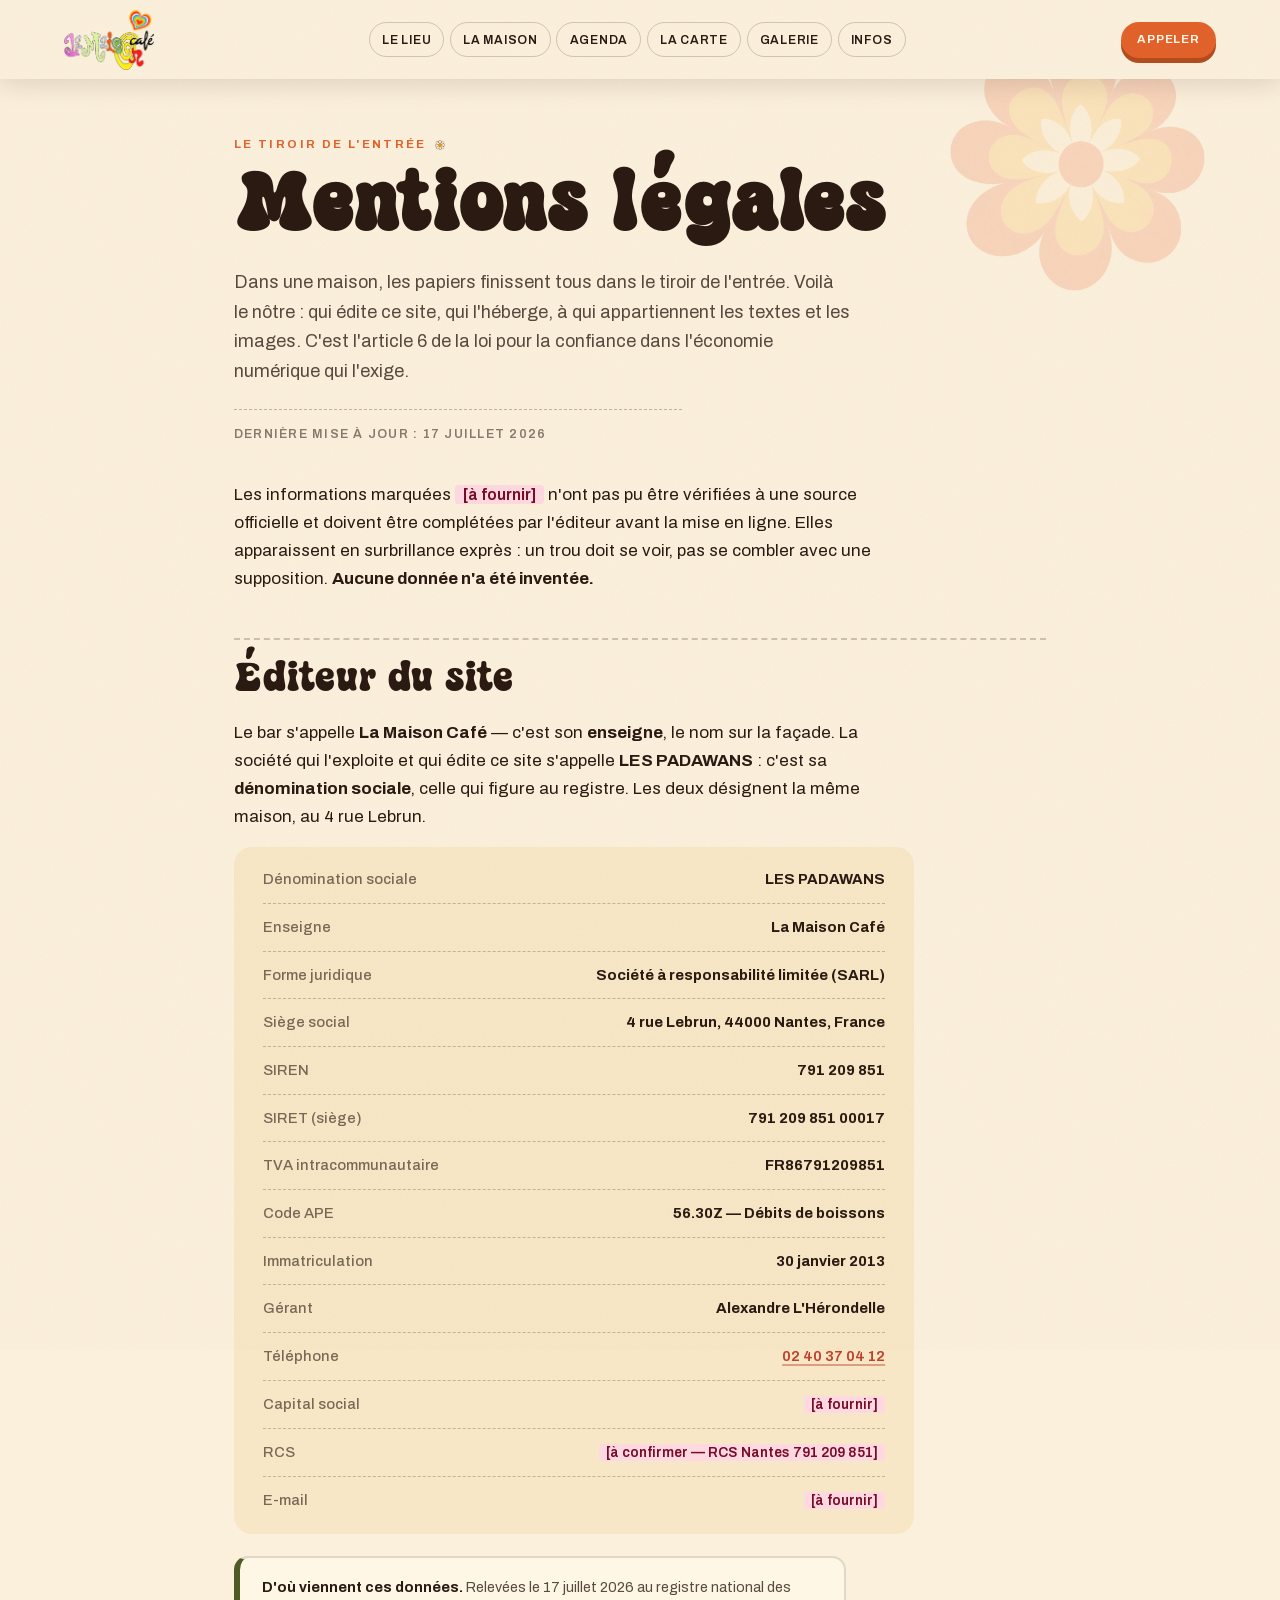
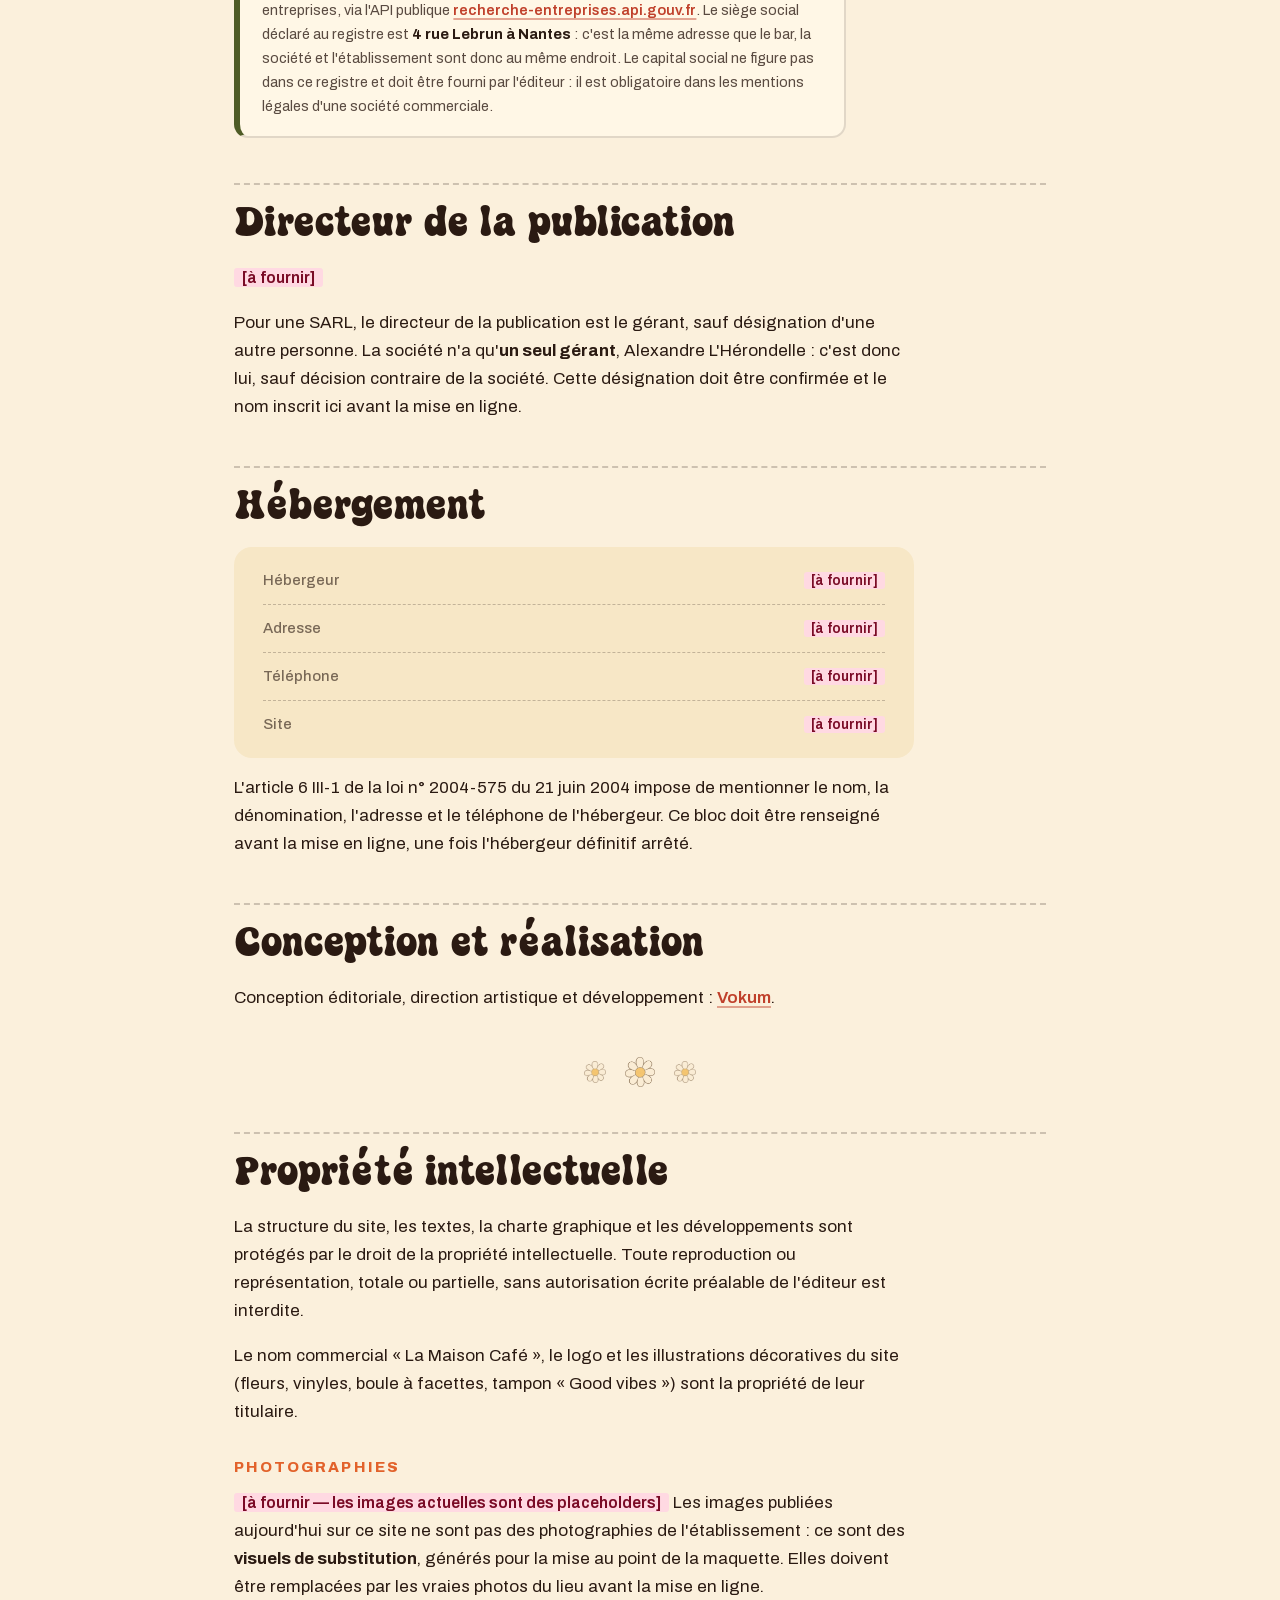
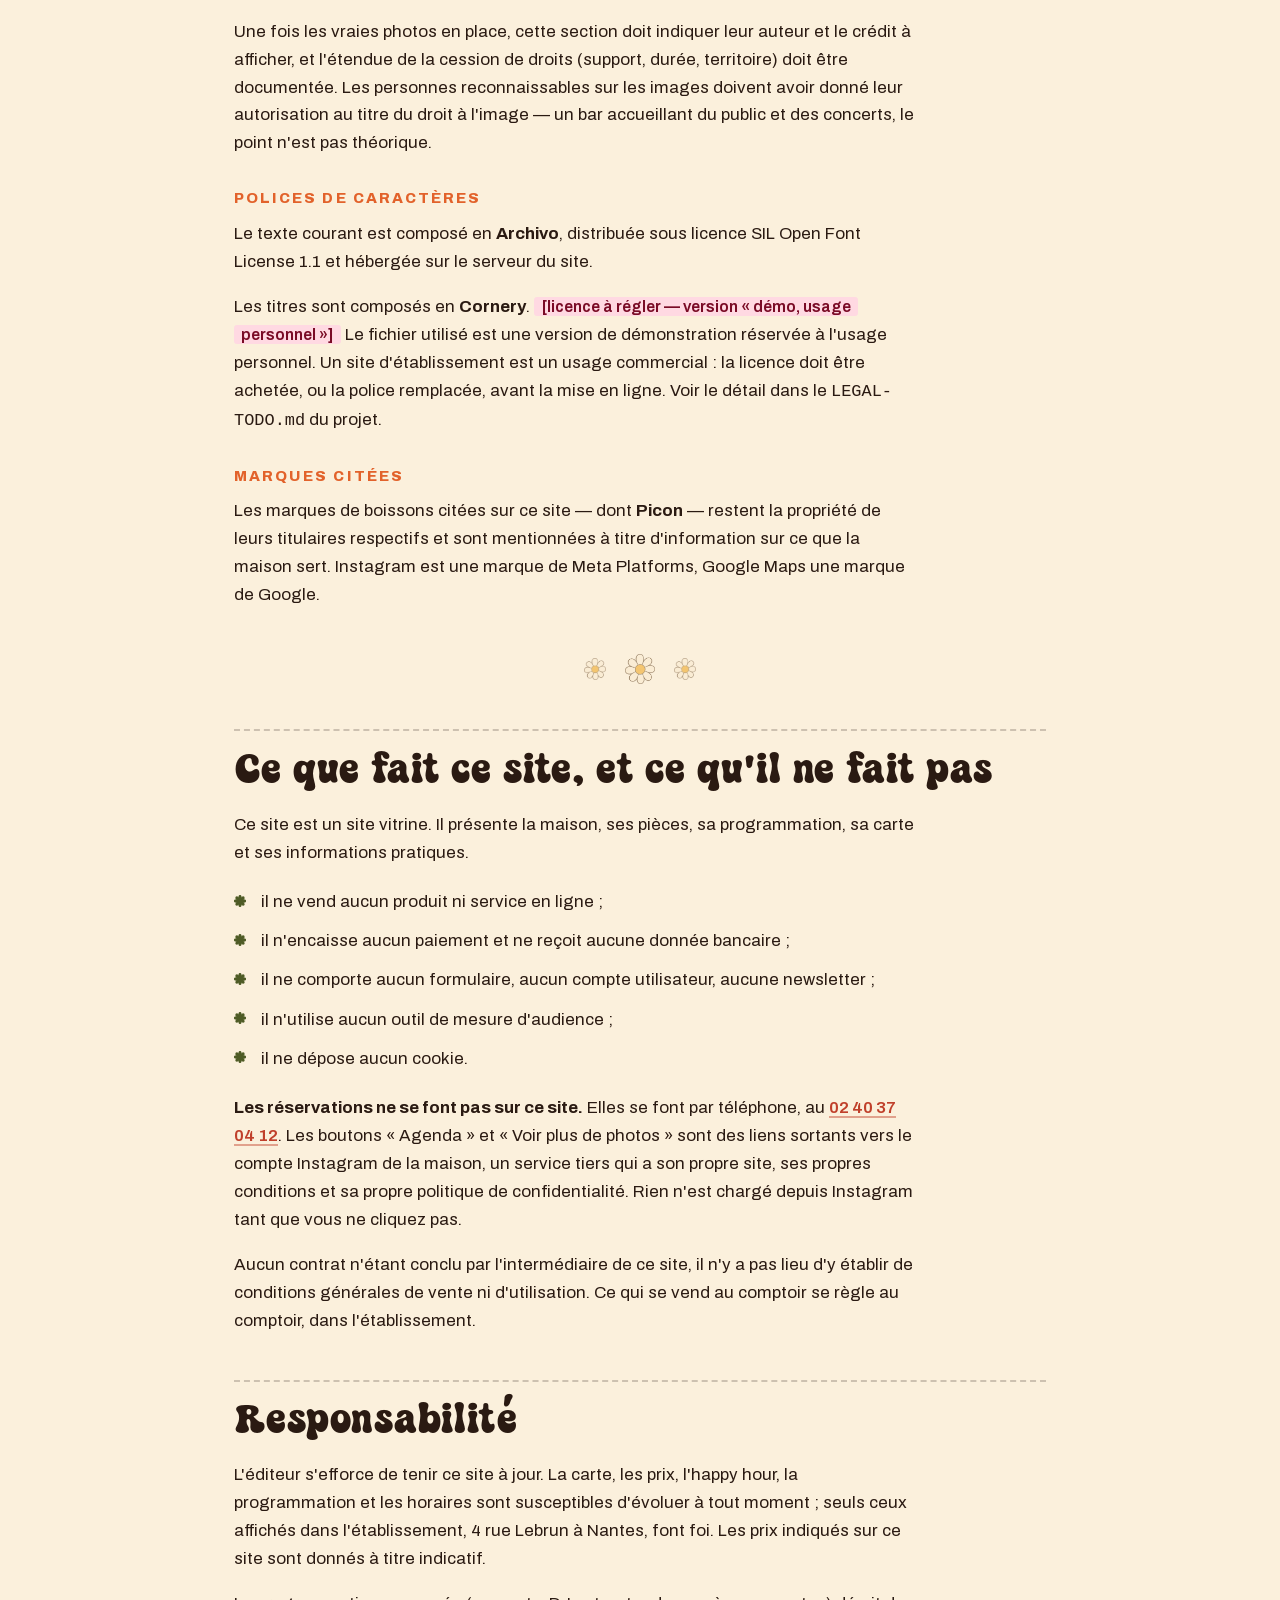
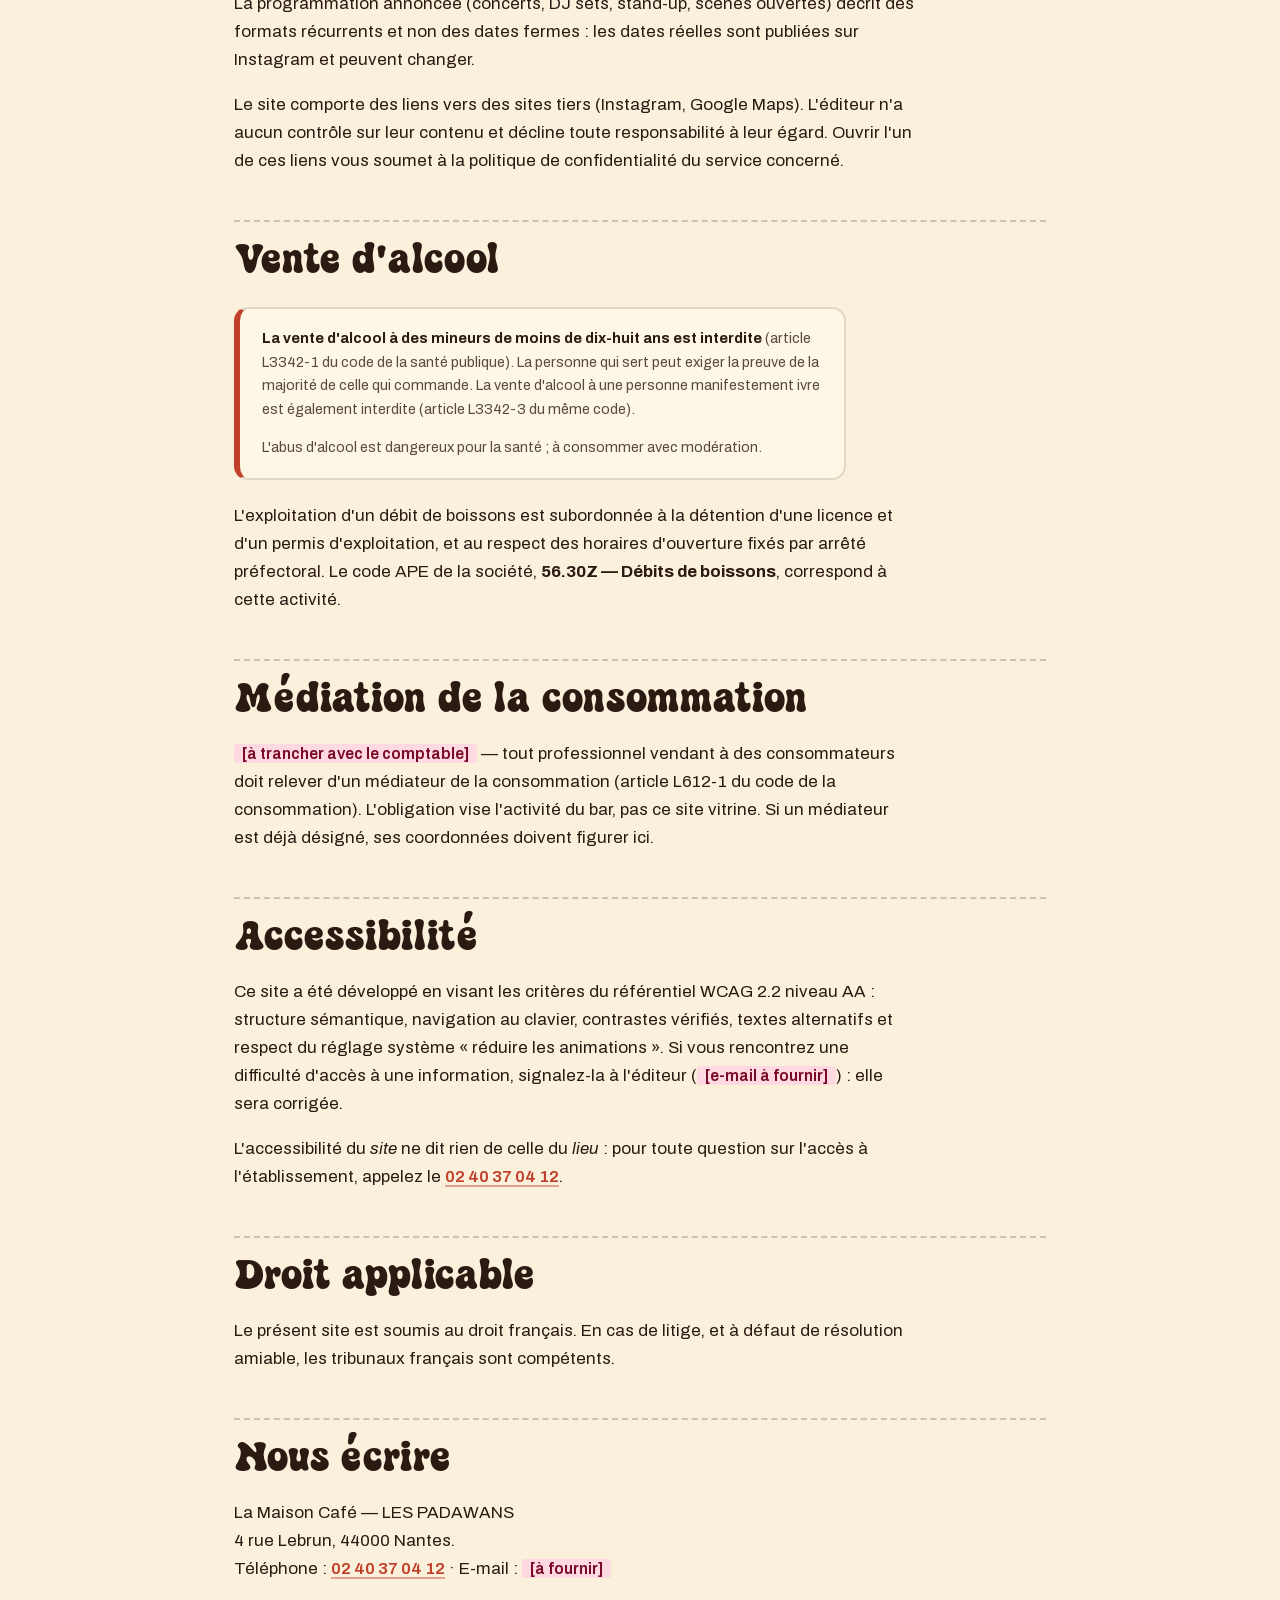
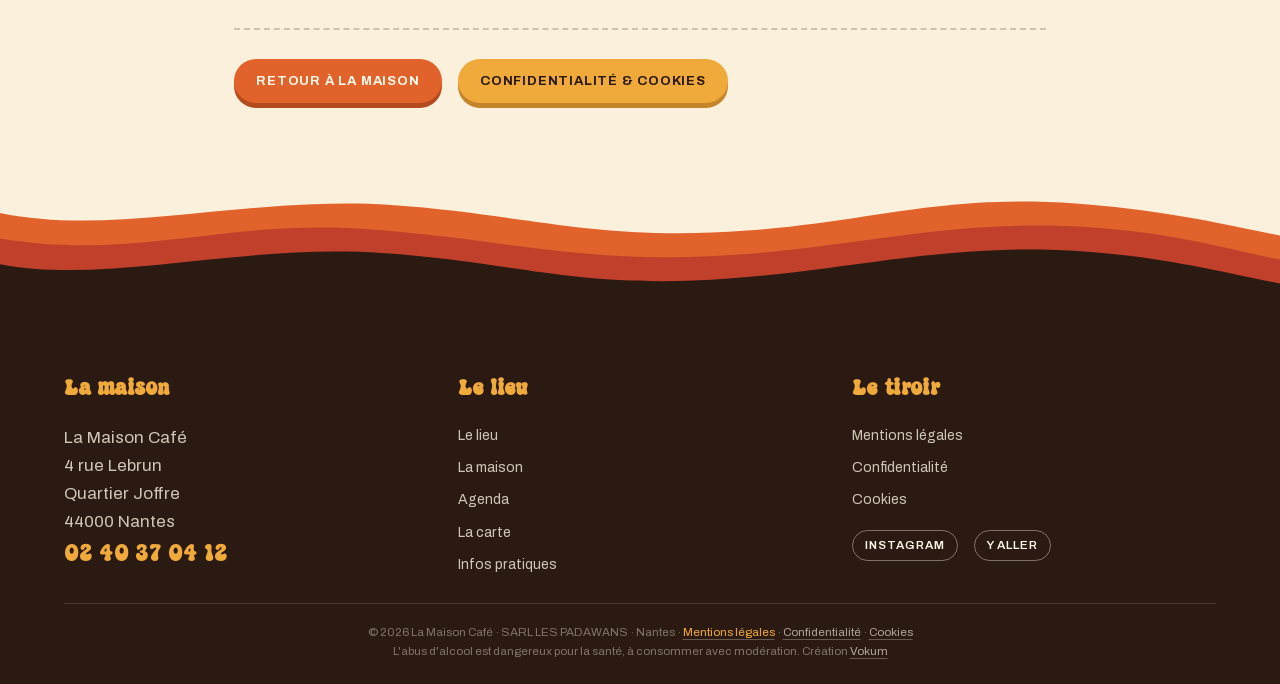
==== mentions-legales.html @ e95da17b "Pages légales : mentions légales, confidentialité et cookies Ajoute les deux pages obligatoires (art" ====
<!DOCTYPE html>
<html lang="fr">
<head>
  <meta charset="UTF-8" />
  <meta name="viewport" content="width=device-width, initial-scale=1.0" />
  <title>Mentions légales — La Maison Café, bar à Nantes</title>
  <meta name="description" content="Mentions légales du site de La Maison Café, bar au 4 rue Lebrun à Nantes. Enseigne exploitée par la SARL LES PADAWANS." />
  <meta name="robots" content="index, follow" />
  <meta property="og:type" content="website" />
  <meta property="og:title" content="Mentions légales — La Maison Café" />
  <meta property="og:locale" content="fr_FR" />
  <meta name="theme-color" content="#E2622B" />
  <link rel="preload" href="assets/fonts/archivo-normal-latin.woff2" as="font" type="font/woff2" crossorigin />
  <link rel="stylesheet" href="styles.css?v=19" />
</head>
<body>

<div class="grain" aria-hidden="true"></div>

<!-- ══════════ NAV ══════════ -->
<header class="nav nav--legale" id="nav">
  <a class="nav__logo" href="index.html" aria-label="La Maison Café — accueil">
    <img src="assets/img/deco/logo.png" alt="La Maison Café" />
  </a>
  <nav class="nav__liens" id="navLiens">
    <a href="index.html#pieces">Le lieu</a>
    <a href="index.html#histoire">La maison</a>
    <a href="index.html#agenda">Agenda</a>
    <a href="index.html#carte">La carte</a>
    <a href="index.html#galerie">Galerie</a>
    <a href="index.html#infos">Infos</a>
  </nav>
  <a class="btn btn--orange nav__cta" href="tel:0240370412">Appeler</a>
  <button class="nav__burger" id="burger" aria-label="Menu" aria-expanded="false">
    <span></span><span></span><span></span>
  </button>
</header>

<main>

  <section class="legal-head">
    <img class="legal-fleur" src="assets/img/deco/fleur.png" alt="" aria-hidden="true" />
    <p class="oeil">
      Le tiroir de l'entrée
      <img class="fleurette fleurette--p" src="assets/img/deco/marguerite.png" alt="" aria-hidden="true" />
    </p>
    <h1 class="legal-titre">Mentions légales</h1>
    <p class="legal-lede">
      Dans une maison, les papiers finissent tous dans le tiroir de l'entrée.
      Voilà le nôtre : qui édite ce site, qui l'héberge, à qui appartiennent
      les textes et les images. C'est l'article 6 de la loi pour la confiance
      dans l'économie numérique qui l'exige.
    </p>
    <p class="legal-maj">Dernière mise à jour : 17 juillet 2026</p>
  </section>

  <section class="legal">

    <p>
      Les informations marquées <span class="manque">[à fournir]</span> n'ont pas pu être
      vérifiées à une source officielle et doivent être complétées par l'éditeur avant la
      mise en ligne. Elles apparaissent en surbrillance exprès : un trou doit se voir, pas
      se combler avec une supposition. <strong>Aucune donnée n'a été inventée.</strong>
    </p>

    <h2>Éditeur du site</h2>
    <p>
      Le bar s'appelle <strong>La Maison Café</strong> — c'est son <strong>enseigne</strong>,
      le nom sur la façade. La société qui l'exploite et qui édite ce site s'appelle
      <strong>LES PADAWANS</strong> : c'est sa <strong>dénomination sociale</strong>, celle
      qui figure au registre. Les deux désignent la même maison, au 4 rue Lebrun.
    </p>
    <ul class="legal-id">
      <li><span class="k">Dénomination sociale</span><span class="v">LES PADAWANS</span></li>
      <li><span class="k">Enseigne</span><span class="v">La Maison Café</span></li>
      <li><span class="k">Forme juridique</span><span class="v">Société à responsabilité limitée (SARL)</span></li>
      <li><span class="k">Siège social</span><span class="v">4 rue Lebrun, 44000 Nantes, France</span></li>
      <li><span class="k">SIREN</span><span class="v">791 209 851</span></li>
      <li><span class="k">SIRET (siège)</span><span class="v">791 209 851 00017</span></li>
      <li><span class="k">TVA intracommunautaire</span><span class="v">FR86791209851</span></li>
      <li><span class="k">Code APE</span><span class="v">56.30Z — Débits de boissons</span></li>
      <li><span class="k">Immatriculation</span><span class="v">30 janvier 2013</span></li>
      <li><span class="k">Gérant</span><span class="v">Alexandre L'Hérondelle</span></li>
      <li><span class="k">Téléphone</span><span class="v"><a href="tel:0240370412">02 40 37 04 12</a></span></li>
      <li><span class="k">Capital social</span><span class="v"><span class="manque">[à fournir]</span></span></li>
      <li><span class="k">RCS</span><span class="v"><span class="manque">[à confirmer — RCS Nantes 791 209 851]</span></span></li>
      <li><span class="k">E-mail</span><span class="v"><span class="manque">[à fournir]</span></span></li>
    </ul>

    <div class="legal-note">
      <strong>D'où viennent ces données.</strong> Relevées le 17 juillet 2026 au registre
      national des entreprises, via l'API publique
      <a href="https://recherche-entreprises.api.gouv.fr" target="_blank" rel="noopener noreferrer">recherche-entreprises.api.gouv.fr</a>.
      Le siège social déclaré au registre est <strong>4 rue Lebrun à Nantes</strong> : c'est
      la même adresse que le bar, la société et l'établissement sont donc au même endroit.
      Le capital social ne figure pas dans ce registre et doit être fourni par l'éditeur :
      il est obligatoire dans les mentions légales d'une société commerciale.
    </div>

    <h2>Directeur de la publication</h2>
    <p><span class="manque">[à fournir]</span></p>
    <p>
      Pour une SARL, le directeur de la publication est le gérant, sauf désignation d'une
      autre personne. La société n'a qu'<strong>un seul gérant</strong>, Alexandre
      L'Hérondelle : c'est donc lui, sauf décision contraire de la société. Cette
      désignation doit être confirmée et le nom inscrit ici avant la mise en ligne.
    </p>

    <h2>Hébergement</h2>
    <ul class="legal-id">
      <li><span class="k">Hébergeur</span><span class="v"><span class="manque">[à fournir]</span></span></li>
      <li><span class="k">Adresse</span><span class="v"><span class="manque">[à fournir]</span></span></li>
      <li><span class="k">Téléphone</span><span class="v"><span class="manque">[à fournir]</span></span></li>
      <li><span class="k">Site</span><span class="v"><span class="manque">[à fournir]</span></span></li>
    </ul>
    <p>
      L'article 6 III-1 de la loi n° 2004-575 du 21 juin 2004 impose de mentionner le nom,
      la dénomination, l'adresse et le téléphone de l'hébergeur. Ce bloc doit être renseigné
      avant la mise en ligne, une fois l'hébergeur définitif arrêté.
    </p>

    <h2>Conception et réalisation</h2>
    <p>
      Conception éditoriale, direction artistique et développement :
      <a href="https://vokumagency.com" target="_blank" rel="noopener noreferrer">Vokum</a>.
    </p>

    <div class="legal-sep" aria-hidden="true">
      <img src="assets/img/deco/marguerite.png" alt="" />
      <img src="assets/img/deco/marguerite.png" alt="" />
      <img src="assets/img/deco/marguerite.png" alt="" />
    </div>

    <h2>Propriété intellectuelle</h2>
    <p>
      La structure du site, les textes, la charte graphique et les développements sont
      protégés par le droit de la propriété intellectuelle. Toute reproduction ou
      représentation, totale ou partielle, sans autorisation écrite préalable de l'éditeur
      est interdite.
    </p>
    <p>
      Le nom commercial « La Maison Café », le logo et les illustrations décoratives du site
      (fleurs, vinyles, boule à facettes, tampon « Good vibes ») sont la propriété de leur
      titulaire.
    </p>

    <h3>Photographies</h3>
    <p>
      <span class="manque">[à fournir — les images actuelles sont des placeholders]</span>
      Les images publiées aujourd'hui sur ce site ne sont pas des photographies de
      l'établissement : ce sont des <strong>visuels de substitution</strong>, générés pour
      la mise au point de la maquette. Elles doivent être remplacées par les vraies photos
      du lieu avant la mise en ligne.
    </p>
    <p>
      Une fois les vraies photos en place, cette section doit indiquer leur auteur et le
      crédit à afficher, et l'étendue de la cession de droits (support, durée, territoire)
      doit être documentée. Les personnes reconnaissables sur les images doivent avoir donné
      leur autorisation au titre du droit à l'image — un bar accueillant du public et des
      concerts, le point n'est pas théorique.
    </p>

    <h3>Polices de caractères</h3>
    <p>
      Le texte courant est composé en <strong>Archivo</strong>, distribuée sous licence
      SIL Open Font License 1.1 et hébergée sur le serveur du site.
    </p>
    <p>
      Les titres sont composés en <strong>Cornery</strong>.
      <span class="manque">[licence à régler — version « démo, usage personnel »]</span>
      Le fichier utilisé est une version de démonstration réservée à l'usage personnel.
      Un site d'établissement est un usage commercial : la licence doit être achetée, ou la
      police remplacée, avant la mise en ligne. Voir le détail dans le
      <code>LEGAL-TODO.md</code> du projet.
    </p>

    <h3>Marques citées</h3>
    <p>
      Les marques de boissons citées sur ce site — dont <strong>Picon</strong> — restent la
      propriété de leurs titulaires respectifs et sont mentionnées à titre d'information sur
      ce que la maison sert. Instagram est une marque de Meta Platforms, Google Maps une
      marque de Google.
    </p>

    <div class="legal-sep" aria-hidden="true">
      <img src="assets/img/deco/marguerite.png" alt="" />
      <img src="assets/img/deco/marguerite.png" alt="" />
      <img src="assets/img/deco/marguerite.png" alt="" />
    </div>

    <h2>Ce que fait ce site, et ce qu'il ne fait pas</h2>
    <p>
      Ce site est un site vitrine. Il présente la maison, ses pièces, sa programmation, sa
      carte et ses informations pratiques.
    </p>
    <ul>
      <li>il ne vend aucun produit ni service en ligne ;</li>
      <li>il n'encaisse aucun paiement et ne reçoit aucune donnée bancaire ;</li>
      <li>il ne comporte aucun formulaire, aucun compte utilisateur, aucune newsletter ;</li>
      <li>il n'utilise aucun outil de mesure d'audience ;</li>
      <li>il ne dépose aucun cookie.</li>
    </ul>
    <p>
      <strong>Les réservations ne se font pas sur ce site.</strong> Elles se font par
      téléphone, au <a href="tel:0240370412">02 40 37 04 12</a>. Les boutons « Agenda » et
      « Voir plus de photos » sont des liens sortants vers le compte Instagram de la maison,
      un service tiers qui a son propre site, ses propres conditions et sa propre politique
      de confidentialité. Rien n'est chargé depuis Instagram tant que vous ne cliquez pas.
    </p>
    <p>
      Aucun contrat n'étant conclu par l'intermédiaire de ce site, il n'y a pas lieu d'y
      établir de conditions générales de vente ni d'utilisation. Ce qui se vend au comptoir
      se règle au comptoir, dans l'établissement.
    </p>

    <h2>Responsabilité</h2>
    <p>
      L'éditeur s'efforce de tenir ce site à jour. La carte, les prix, l'happy hour, la
      programmation et les horaires sont susceptibles d'évoluer à tout moment ; seuls ceux
      affichés dans l'établissement, 4 rue Lebrun à Nantes, font foi. Les prix indiqués sur
      ce site sont donnés à titre indicatif.
    </p>
    <p>
      La programmation annoncée (concerts, DJ sets, stand-up, scènes ouvertes) décrit des
      formats récurrents et non des dates fermes : les dates réelles sont publiées sur
      Instagram et peuvent changer.
    </p>
    <p>
      Le site comporte des liens vers des sites tiers (Instagram, Google Maps). L'éditeur
      n'a aucun contrôle sur leur contenu et décline toute responsabilité à leur égard.
      Ouvrir l'un de ces liens vous soumet à la politique de confidentialité du service
      concerné.
    </p>

    <h2>Vente d'alcool</h2>
    <div class="legal-note legal-note--alerte">
      <p>
        <strong>La vente d'alcool à des mineurs de moins de dix-huit ans est interdite</strong>
        (article L3342-1 du code de la santé publique). La personne qui sert peut exiger la
        preuve de la majorité de celle qui commande. La vente d'alcool à une personne
        manifestement ivre est également interdite (article L3342-3 du même code).
      </p>
      <p>
        L'abus d'alcool est dangereux pour la santé ; à consommer avec modération.
      </p>
    </div>
    <p>
      L'exploitation d'un débit de boissons est subordonnée à la détention d'une licence et
      d'un permis d'exploitation, et au respect des horaires d'ouverture fixés par arrêté
      préfectoral. Le code APE de la société, <strong>56.30Z — Débits de boissons</strong>,
      correspond à cette activité.
    </p>

    <h2>Médiation de la consommation</h2>
    <p>
      <span class="manque">[à trancher avec le comptable]</span> — tout professionnel vendant
      à des consommateurs doit relever d'un médiateur de la consommation
      (article L612-1 du code de la consommation). L'obligation vise l'activité du bar, pas
      ce site vitrine. Si un médiateur est déjà désigné, ses coordonnées doivent figurer ici.
    </p>

    <h2>Accessibilité</h2>
    <p>
      Ce site a été développé en visant les critères du référentiel WCAG 2.2 niveau AA :
      structure sémantique, navigation au clavier, contrastes vérifiés, textes alternatifs
      et respect du réglage système « réduire les animations ». Si vous rencontrez une
      difficulté d'accès à une information, signalez-la à l'éditeur
      (<span class="manque">[e-mail à fournir]</span>) : elle sera corrigée.
    </p>
    <p>
      L'accessibilité du <em>site</em> ne dit rien de celle du <em>lieu</em> : pour toute
      question sur l'accès à l'établissement, appelez le
      <a href="tel:0240370412">02 40 37 04 12</a>.
    </p>

    <h2>Droit applicable</h2>
    <p>
      Le présent site est soumis au droit français. En cas de litige, et à défaut de
      résolution amiable, les tribunaux français sont compétents.
    </p>

    <h2>Nous écrire</h2>
    <p>
      La Maison Café — LES PADAWANS<br />
      4 rue Lebrun, 44000 Nantes.<br />
      Téléphone : <a href="tel:0240370412">02 40 37 04 12</a> ·
      E-mail : <span class="manque">[à fournir]</span>
    </p>

    <div class="legal-actions">
      <a class="btn btn--orange" href="index.html">Retour à la maison</a>
      <a class="btn btn--moutarde" href="confidentialite.html">Confidentialité &amp; cookies</a>
    </div>

  </section>

</main>

<!-- ══════════ PIED ══════════ -->
<footer class="infos infos--legale">
  <svg class="vague vague--haut" viewBox="0 0 1440 160" preserveAspectRatio="none" aria-hidden="true">
    <path class="v-brique" d="M0 124C120 150 270 98 430 110c150 11 220 46 390 32 140-11 250-46 400-34 100 8 170 30 220 40V0H0Z" />
    <path class="v-orange" d="M0 92C150 120 250 68 410 80c160 12 250 46 420 32 140-11 250-46 400-34 100 8 160 30 210 40V0H0Z" />
    <path class="v-creme" d="M0 60C130 90 280 38 440 50c150 11 230 46 400 32 140-11 220-46 370-34 110 9 180 30 230 40V0H0Z" />
  </svg>

  <div class="infos__grille">
    <div class="bloc">
      <h3>La maison</h3>
      <p>
        La Maison Café<br />
        4 rue Lebrun<br />
        Quartier Joffre<br />
        44000 Nantes
      </p>
      <p><a class="tel" href="tel:0240370412">02 40 37 04 12</a></p>
    </div>

    <div class="bloc">
      <h3>Le lieu</h3>
      <nav class="pied-liens" aria-label="Pied de page">
        <a href="index.html#pieces">Le lieu</a>
        <a href="index.html#histoire">La maison</a>
        <a href="index.html#agenda">Agenda</a>
        <a href="index.html#carte">La carte</a>
        <a href="index.html#infos">Infos pratiques</a>
      </nav>
    </div>

    <div class="bloc">
      <h3>Le tiroir</h3>
      <nav class="pied-liens" aria-label="Pages légales">
        <a href="mentions-legales.html" aria-current="page">Mentions légales</a>
        <a href="confidentialite.html">Confidentialité</a>
        <a href="confidentialite.html#cookies">Cookies</a>
      </nav>
      <div class="reseaux">
        <a href="https://www.instagram.com/lamaisoncafenantes/" target="_blank" rel="noopener">Instagram</a>
        <a href="https://maps.google.com/?q=La+Maison+Caf%C3%A9+4+rue+Lebrun+Nantes" target="_blank" rel="noopener">Y aller</a>
      </div>
    </div>
  </div>

  <p class="infos__legal">
    © <span id="annee">2026</span> La Maison Café · SARL LES PADAWANS · Nantes ·
    <a href="mentions-legales.html" aria-current="page">Mentions légales</a> ·
    <a href="confidentialite.html">Confidentialité</a> ·
    <a href="confidentialite.html#cookies">Cookies</a><br />
    L'abus d'alcool est dangereux pour la santé, à consommer avec modération.
    <span class="infos__signature">Création <a href="https://vokumagency.com" target="_blank" rel="noopener">Vokum</a></span>
  </p>
</footer>

<script>
  /* Pages légales : pas d'intro, pas de bandeau, pas de révélations.
     Juste le burger et l'année. main.js n'est pas chargé ici — il
     s'adresse à l'accueil et à ses éléments. */
  (function () {
    var burger = document.getElementById('burger');
    var liens = document.getElementById('navLiens');
    burger.addEventListener('click', function () {
      var ouvert = liens.classList.toggle('ouvert');
      burger.classList.toggle('actif', ouvert);
      burger.setAttribute('aria-expanded', String(ouvert));
      document.body.style.overflow = ouvert ? 'hidden' : '';
    });
    liens.querySelectorAll('a').forEach(function (a) {
      a.addEventListener('click', function () {
        liens.classList.remove('ouvert');
        burger.classList.remove('actif');
        burger.setAttribute('aria-expanded', 'false');
        document.body.style.overflow = '';
      });
    });
    document.getElementById('annee').textContent = new Date().getFullYear();
  })();
</script>
</body>
</html>
---- styles.css ----
/* ══════════════════════════════════════════════════════════════
   LA MAISON CAFÉ — Nantes
   DA groovy 70's : crème, orange brûlé, moutarde, olive.
   Typo display : Cornery. Photos en blobs, vagues, fleurs.
   ══════════════════════════════════════════════════════════════ */

@font-face{
  font-family:"Cornery";
  src:url("assets/fonts/cornery.otf") format("opentype"),
      url("assets/fonts/cornery.ttf") format("truetype");
  font-weight:400; font-style:normal; font-display:swap;
}

/* ── Archivo, auto-hébergée ──
   Rapatriée de Google Fonts le 17 juillet 2026 (SIL Open Font License 1.1).
   Servie depuis ce serveur : le navigateur du visiteur ne contacte plus
   les serveurs de Google, donc son IP ne leur part plus sans consentement.
   Le droit (romain) est une police variable — une seule requête couvre
   400 → 800. L'italique livré par Google est statique, en 400. */
@font-face{
  font-family:"Archivo";
  src:url("assets/fonts/archivo-normal-latin.woff2") format("woff2");
  font-weight:100 900; font-style:normal; font-display:swap;
  unicode-range:U+0000-00FF,U+0131,U+0152-0153,U+02BB-02BC,U+02C6,U+02DA,U+02DC,U+0304,U+0308,U+0329,U+2000-206F,U+20AC,U+2122,U+2191,U+2193,U+2212,U+2215,U+FEFF,U+FFFD;
}
@font-face{
  font-family:"Archivo";
  src:url("assets/fonts/archivo-normal-latin-ext.woff2") format("woff2");
  font-weight:100 900; font-style:normal; font-display:swap;
  unicode-range:U+0100-02BA,U+02BD-02C5,U+02C7-02CC,U+02CE-02D7,U+02DD-02FF,U+0304,U+0308,U+0329,U+1D00-1DBF,U+1E00-1E9F,U+1EF2-1EFF,U+2020,U+20A0-20AB,U+20AD-20C0,U+2113,U+2C60-2C7F,U+A720-A7FF;
}
@font-face{
  font-family:"Archivo";
  src:url("assets/fonts/archivo-italic-latin.woff2") format("woff2");
  font-weight:400; font-style:italic; font-display:swap;
  unicode-range:U+0000-00FF,U+0131,U+0152-0153,U+02BB-02BC,U+02C6,U+02DA,U+02DC,U+0304,U+0308,U+0329,U+2000-206F,U+20AC,U+2122,U+2191,U+2193,U+2212,U+2215,U+FEFF,U+FFFD;
}
@font-face{
  font-family:"Archivo";
  src:url("assets/fonts/archivo-italic-latin-ext.woff2") format("woff2");
  font-weight:400; font-style:italic; font-display:swap;
  unicode-range:U+0100-02BA,U+02BD-02C5,U+02C7-02CC,U+02CE-02D7,U+02DD-02FF,U+0304,U+0308,U+0329,U+1D00-1DBF,U+1E00-1E9F,U+1EF2-1EFF,U+2020,U+20A0-20AB,U+20AD-20C0,U+2113,U+2C60-2C7F,U+A720-A7FF;
}

:root{
  --creme:      #FBF0DC;
  --creme-2:    #F7E7C6;
  --blanc:      #FFF7E6;
  --orange:     #E2622B;
  --orange-c:   #E8763A;
  --moutarde:   #F0A93B;
  --olive:      #4E5B25;
  --olive-c:    #5C6B2E;
  --brique:     #C0402B;
  --brun:       #2A1A12;
  --brun-2:     #3D291C;
  --nuit:       #221610;

  --d: "Cornery", Georgia, serif;   /* display groovy */
  --c: "Archivo", system-ui, sans-serif;

  --ease: cubic-bezier(.16,.84,.28,1);
  --pad: clamp(1.25rem, 5vw, 5rem);
  --max: 1360px;
  --w: clamp(80px, 10vw, 160px);   /* hauteur des vagues (intro + sections) */

  /* silhouette de marguerite, 8 pétales — sert de masque */
  --m-fleur: url("data:image/svg+xml,%3Csvg xmlns='http://www.w3.org/2000/svg' viewBox='0 0 100 100'%3E%3Cg fill='%23000'%3E%3Cellipse cx='50' cy='22' rx='14' ry='23'/%3E%3Cellipse cx='50' cy='22' rx='14' ry='23' transform='rotate(45 50 50)'/%3E%3Cellipse cx='50' cy='22' rx='14' ry='23' transform='rotate(90 50 50)'/%3E%3Cellipse cx='50' cy='22' rx='14' ry='23' transform='rotate(135 50 50)'/%3E%3Cellipse cx='50' cy='22' rx='14' ry='23' transform='rotate(180 50 50)'/%3E%3Cellipse cx='50' cy='22' rx='14' ry='23' transform='rotate(225 50 50)'/%3E%3Cellipse cx='50' cy='22' rx='14' ry='23' transform='rotate(270 50 50)'/%3E%3Cellipse cx='50' cy='22' rx='14' ry='23' transform='rotate(315 50 50)'/%3E%3Ccircle cx='50' cy='50' r='20'/%3E%3C/g%3E%3C/svg%3E");

  /* symbole peace */
  --m-peace: url("data:image/svg+xml,%3Csvg xmlns='http://www.w3.org/2000/svg' viewBox='0 0 100 100'%3E%3Cg fill='none' stroke='%23000' stroke-width='9'%3E%3Ccircle cx='50' cy='50' r='42'/%3E%3Cpath d='M50 8v84M50 50 20 80M50 50 80 80'/%3E%3C/g%3E%3C/svg%3E");
}

*,*::before,*::after{ box-sizing:border-box; margin:0; padding:0; }
html{ scroll-behavior:smooth; overflow-x:clip; }

body{
  background:var(--creme);
  color:var(--brun);
  font-family:var(--c);
  font-size:clamp(.98rem,.94rem + .2vw,1.06rem);
  line-height:1.65;
  overflow-x:clip;
  -webkit-font-smoothing:antialiased;
}

img{ display:block; max-width:100%; }
ul{ list-style:none; }
a{ color:inherit; text-decoration:none; }
button{ font:inherit; color:inherit; background:none; border:0; cursor:pointer; }
::selection{ background:var(--orange); color:var(--blanc); }
:focus-visible{ outline:3px solid var(--orange); outline-offset:3px; border-radius:4px; }

.grain{
  position:fixed; inset:-50%; z-index:900; pointer-events:none;
  opacity:.05; mix-blend-mode:multiply;
  background-image:url("data:image/svg+xml,%3Csvg xmlns='http://www.w3.org/2000/svg' width='220' height='220'%3E%3Cfilter id='n'%3E%3CfeTurbulence type='fractalNoise' baseFrequency='.85' numOctaves='3'/%3E%3C/filter%3E%3Crect width='220' height='220' filter='url(%23n)'/%3E%3C/svg%3E");
  animation:grain 7s steps(5) infinite;
}
@keyframes grain{
  0%,100%{transform:translate(0,0)} 25%{transform:translate(-2%,1%)}
  50%{transform:translate(1%,-2%)} 75%{transform:translate(-1%,-1%)}
}

/* ══════════════════════════════════════════════════════════════
   INTRO — la marée
   Le logo s'installe, puis quatre vagues montent du bas et
   traversent l'écran d'un seul mouvement continu. Elles passent
   PAR-DESSUS le logo (donc l'emportent sans qu'il ait à
   disparaître), et le fond suit en dernier : le hero apparaît.
   ══════════════════════════════════════════════════════════════ */
.intro{
  position:fixed; inset:0; z-index:1000;
  pointer-events:none;
  overflow:hidden;
}

/* le fond crème, qui porte le logo */
.intro__fond{
  position:absolute; inset:0; z-index:1;
  background:var(--creme);
}
.intro__coeur{
  position:absolute; inset:0;
  display:flex; flex-direction:column;
  align-items:center; justify-content:center;
  gap:1.4rem;
}
.intro__logo{
  width:clamp(220px, 34vw, 440px); height:auto;
  opacity:0;
  animation:logo-pose 1.3s cubic-bezier(.2,.7,.3,1) .12s forwards;
}
/* il se pose : léger recul, aucun rebond */
@keyframes logo-pose{
  from{ opacity:0; transform:translateY(14px) scale(.965); }
  to  { opacity:1; transform:none; }
}
.intro__sous{
  font-size:.76rem; font-weight:600;
  letter-spacing:.3em; text-transform:uppercase;
  color:var(--brun); opacity:0;
  animation:sous-pose 1s ease .55s forwards;
}
@keyframes sous-pose{
  from{ opacity:0; letter-spacing:.18em; }
  to  { opacity:.55; letter-spacing:.3em; }
}
@keyframes respire{
  0%,100%{ transform:rotate(0) scale(1); }
  50%    { transform:rotate(5deg) scale(1.03); }
}

/* ── les vagues ──
   Elles arrivent du HAUT, traversent l'écran vers le bas, et
   s'immobilisent exactement à la place des vagues du hero (même tracé,
   même hauteur → raccord invisible).

   On utilise des ANIMATIONS et non des transitions : une transition ne
   part que si le navigateur observe un changement de valeur entre deux
   frames — ce qui n'était pas fiable ici, la classe étant posée très tôt.
   Une animation `forwards`, elle, joue toujours et se fige sur sa fin.  */
.maree{
  position:absolute; left:0; right:0;
  bottom:0; height:100%;
  /* départ : bande + crête entièrement au-dessus de l'écran */
  transform:translateY(calc(-100% - var(--w)));
}
.maree__crete{
  position:absolute; left:0; bottom:100%;
  width:100%; height:var(--w);
  display:block;
}
.maree--1{ background:var(--brique);  z-index:2; }
.maree--2{ background:var(--orange);  z-index:3; }
.maree--3{ background:var(--moutarde);z-index:4; }
.maree--4{ background:var(--creme);   z-index:5; }
.maree--1 .maree__crete path{ fill:var(--brique); }
.maree--2 .maree__crete path{ fill:var(--orange); }
.maree--3 .maree__crete path{ fill:var(--moutarde); }
.maree--4 .maree__crete path{ fill:var(--creme); }

/* arrivée : translateY(100%) → la bande sort par le bas, seule la crête
   reste dans le cadre. C'est la vague du hero, au pixel près. */
@keyframes descend{
  from{ transform:translateY(calc(-100% - var(--w))); }
  to  { transform:translateY(100%); }
}
/* Les quatre bandes descendent SOLIDAIRES (aucun décalage) : leur
   étagement vient du dessin — la crête crème est tracée plus bas dans
   le viewBox que la moutarde, l'orange et la brique. On lit donc une
   seule vague stratifiée.
   Le moindre décalage temporel les écarterait de plusieurs centaines de
   pixels, et la bande crème (au premier plan) masquerait les couleurs. */
body.leve .maree{
  animation:descend 1.5s cubic-bezier(.4,0,.2,1) forwards;
}

/* le crème et son logo descendent aussi : le hero se découvre par le haut */
@keyframes fond-descend{
  from{ transform:none; }
  to  { transform:translateY(100%); }
}
body.leve .intro__fond{
  animation:fond-descend 1.25s cubic-bezier(.42,0,.2,1) .12s forwards;
}
@keyframes coeur-part{ to{ opacity:0; } }
body.leve .intro__coeur{
  animation:coeur-part .45s ease forwards;
}

/* une fois posées, on efface l'intro : les vraies vagues du hero sont
   dessous, exactement au même endroit */
body.fini .intro{ visibility:hidden; }

/* pendant l'intro, on ne scrolle pas */
body.ferme{ overflow:hidden; }

/* le hero se compose derrière, à mesure que la marée le découvre */
.hero__titre, .hero__tags, .hero__phrase, .hero__actions{ opacity:0; }
body.leve .hero__titre  { animation:monte 1.1s var(--ease) .85s forwards; }
body.leve .hero__tags   { animation:monte 1.1s var(--ease) 1.02s forwards; }
body.leve .hero__phrase { animation:monte 1.1s var(--ease) 1.16s forwards; }
body.leve .hero__actions{ animation:monte 1.1s var(--ease) 1.30s forwards; }
@keyframes monte{
  from{ opacity:0; transform:translateY(26px); }
  to  { opacity:1; transform:none; }
}
/* la fleur tourne en continu ; l'intro ne fait que la révéler */
.fleur-hero{ opacity:0; }
body.leve .fleur-hero{ animation:parait 1.2s ease .95s forwards; }
@keyframes parait{ to{ opacity:1; } }

/* ══════════ TYPO ══════════ */
.titre-sec{
  font-family:var(--d);
  font-size:clamp(2rem,4.4vw,3.4rem);
  line-height:1.05;
  letter-spacing:.01em;
  text-align:center;
  display:flex; align-items:center; justify-content:center;
  gap:.7rem; flex-wrap:wrap;
}
.titre-sec--c{ color:var(--blanc); text-align:left; justify-content:flex-start; }

.titre-slab{
  font-family:var(--c);
  font-weight:800;
  font-size:clamp(1.5rem,2.8vw,2.3rem);
  line-height:1.18;
  letter-spacing:-.01em;
  text-transform:uppercase;
  margin-bottom:1.2rem;
}

.oeil{
  display:flex; align-items:center; gap:.5rem;
  font-size:.74rem; font-weight:700;
  letter-spacing:.2em; text-transform:uppercase;
  color:var(--orange);
  margin-bottom:1rem;
}

/* la marguerite détourée, en ponctuation des titres */
.fleurette{
  width:1em; height:auto;
  flex:none;
  font-size:1.05em;
  animation:respire 9s ease-in-out infinite;
}
.fleurette--p{ font-size:.85em; }

.pastille{
  display:inline-block; width:.62em; height:.62em;
  border-radius:50%; flex:none;
  margin-right:.45em;
  transform:translateY(-.05em);
}
.pastille--orange  { background:var(--orange); }
.pastille--moutarde{ background:var(--moutarde); }
.pastille--olive   { background:var(--olive); }
.pastille--brique  { background:var(--brique); }

/* ══════════ BOUTONS ══════════ */
.btn{
  display:inline-flex; align-items:center; justify-content:center;
  padding:.85em 1.7em;
  border-radius:999px;
  font-weight:700; font-size:.82rem;
  letter-spacing:.06em; text-transform:uppercase;
  transition:transform .3s var(--ease), box-shadow .3s var(--ease), background .25s;
  white-space:nowrap;
}
.btn--orange{ background:var(--orange); color:var(--blanc); box-shadow:0 5px 0 #B44B1E; }
.btn--orange:hover{ transform:translateY(-2px); box-shadow:0 7px 0 #B44B1E; }
.btn--orange:active{ transform:translateY(3px); box-shadow:0 2px 0 #B44B1E; }
.btn--moutarde{ background:var(--moutarde); color:var(--brun); box-shadow:0 5px 0 #C4842A; }
.btn--moutarde:hover{ transform:translateY(-2px); box-shadow:0 7px 0 #C4842A; }
.btn--creme{ background:var(--blanc); color:var(--brun); box-shadow:0 5px 0 rgba(0,0,0,.28); }
.btn--creme:hover{ transform:translateY(-2px); box-shadow:0 7px 0 rgba(0,0,0,.3); }

.pin{
  display:inline-flex; align-items:center; gap:.55rem;
  padding:.7em 1.3em;
  border-radius:999px;
  background:rgba(255,247,230,.14);
  border:1.5px solid rgba(255,247,230,.55);
  backdrop-filter:blur(6px);
  color:var(--blanc);
  font-size:.8rem; font-weight:600;
  letter-spacing:.04em; text-transform:uppercase;
  transition:background .3s;
}
.pin:hover{ background:rgba(255,247,230,.26); }
.pin__ico{
  width:12px; height:12px; flex:none;
  background:var(--moutarde);
  border-radius:50% 50% 50% 0;
  transform:rotate(-45deg);
}

/* ══════════ NAV ══════════ */
.nav{
  position:fixed; top:0; left:0; right:0; z-index:500;
  display:flex; align-items:center; justify-content:space-between;
  gap:1.5rem;
  padding:1rem var(--pad);
  transition:background .4s var(--ease), padding .4s var(--ease), box-shadow .4s;
}
.nav.colle{
  background:var(--creme);
  padding:.6rem var(--pad);
  box-shadow:0 4px 24px rgba(42,26,18,.14);
}
.nav__logo{ display:flex; align-items:center; flex:none; }
.nav__logo img{
  height:clamp(52px, 6vw, 78px);
  width:auto;
  transition:height .4s var(--ease);
}
.nav.colle .nav__logo img{ height:clamp(44px, 4.8vw, 60px); }

.nav__liens{ display:flex; gap:.35rem; }
.nav__liens a{
  padding:.5em 1em;
  border-radius:999px;
  border:1.5px solid transparent;
  font-size:.76rem; font-weight:600;
  letter-spacing:.06em; text-transform:uppercase;
  color:var(--blanc);
  transition:background .25s, border-color .25s, color .4s;
}
.nav__liens a:hover{ background:rgba(255,247,230,.18); }
.nav.colle .nav__liens a{ color:var(--brun); border-color:rgba(42,26,18,.2); }
.nav.colle .nav__liens a:hover,
.nav.colle .nav__liens a.actif{ background:var(--orange); color:var(--blanc); border-color:var(--orange); }

.nav__cta{ font-size:.74rem; padding:.7em 1.4em; }

.nav__burger{
  display:none; width:34px; height:22px; position:relative;
}
.nav__burger span{
  position:absolute; left:0; width:100%; height:3px; border-radius:2px;
  background:var(--blanc);
  transition:transform .35s var(--ease), opacity .25s, background .4s;
}
.nav.colle .nav__burger span{ background:var(--brun); }
.nav__burger span:nth-child(1){ top:0; }
.nav__burger span:nth-child(2){ top:9px; }
.nav__burger span:nth-child(3){ top:18px; }
.nav__burger.actif span:nth-child(1){ transform:translateY(9px) rotate(45deg); }
.nav__burger.actif span:nth-child(2){ opacity:0; }
.nav__burger.actif span:nth-child(3){ transform:translateY(-9px) rotate(-45deg); }

/* ══════════ HERO ══════════ */
.hero{
  position:relative;
  min-height:100svh;
  display:flex; align-items:center;
  padding:8rem var(--pad) 9rem;
  overflow:hidden;
  background:var(--nuit);
}
.hero__photo{
  position:absolute; inset:0;
  width:100%; height:100%; object-fit:cover;
}
.hero__voile{
  position:absolute; inset:0;
  background:
    linear-gradient(100deg, rgba(34,22,16,.92) 0%, rgba(34,22,16,.7) 42%, rgba(34,22,16,.25) 75%),
    linear-gradient(0deg, rgba(34,22,16,.75), transparent 45%);
}

.hero__texte{ position:relative; z-index:3; width:100%; max-width:var(--max); margin:0 auto; }
.hero__titre{
  font-family:var(--d);
  font-size:clamp(3.2rem, 9vw, 8rem);
  line-height:.94;
  color:var(--blanc);
  text-shadow:0 6px 0 rgba(0,0,0,.22);
}
.hero__tags{
  margin-top:1.1rem;
  display:flex; align-items:center; gap:.7rem; flex-wrap:wrap;
  font-weight:700; font-size:clamp(.9rem,1.5vw,1.15rem);
  letter-spacing:.04em;
  color:var(--moutarde);
}
.hero__tags i{ color:var(--orange); font-style:normal; }
.hero__phrase{
  margin-top:1.6rem;
  font-weight:700;
  font-size:clamp(1.1rem,2vw,1.6rem);
  line-height:1.35;
  color:var(--blanc);
}
.hero__actions{
  margin-top:2rem;
  display:flex; align-items:center; gap:.9rem; flex-wrap:wrap;
}

/* la grosse fleur du hero — posée sur le bord droit, immobile,
   débordant du cadre comme sur la maquette */
.fleur-hero{
  position:absolute; z-index:2;
  right:-12vw; bottom:8%;
  width:min(42vw, 480px); height:auto;
  filter:drop-shadow(0 16px 38px rgba(0,0,0,.38));
}
@keyframes tourne{ to{ transform:rotate(360deg); } }

/* ══════════ VAGUES ══════════
   Plusieurs tracés décalés, un par couleur. Chacun remplit
   jusqu'au bord de la section ; le dernier dessiné recouvre
   les précédents — d'où les bandes successives.            */
.vague{
  position:absolute; left:0; right:0;
  width:100%; height:var(--w);
  display:block; z-index:4;
}
.vague--bas{ bottom:-1px; }
.vague--haut{ top:-1px; }

.v-brique  { fill:var(--brique); }
.v-orange  { fill:var(--orange); }
.v-moutarde{ fill:var(--moutarde); }
.v-olive   { fill:var(--olive-c); }
.v-creme   { fill:var(--creme); }

/* le trait d'encre, comme sur les illustrations */
.v-trait{
  fill:none;
  stroke:var(--brun);
  stroke-width:5;
  stroke-linecap:round;
  vector-effect:non-scaling-stroke;
}

/* ══════════ LES PIÈCES ══════════ */
.pieces{
  padding:clamp(4rem,7vw,6.5rem) var(--pad) clamp(4rem,7vw,6rem);
  background:var(--creme);
}
.pieces__intro{
  max-width:62ch; margin:1.2rem auto 0;
  text-align:center; color:var(--brun-2);
}
.cartes{
  max-width:var(--max); margin:clamp(2.5rem,5vw,4rem) auto 0;
  display:grid; grid-template-columns:repeat(5,1fr);
  gap:clamp(1rem,1.6vw,1.6rem);
}
.carte{
  position:relative;
  background:var(--creme-2);
  border-radius:22px;
  padding:.7rem .7rem 1.3rem;
  transition:transform .4s var(--ease);
}
.carte:hover{ transform:translateY(-8px) rotate(-.6deg); }
.carte__vue{
  aspect-ratio:.78;
  overflow:hidden;
  clip-path:url(#blob);
  background:var(--brun-2);
  margin-bottom:1rem;
}
.carte__vue img{ width:100%; height:100%; object-fit:cover; }
.carte__nom{
  display:flex; align-items:center;
  padding:0 .6rem;
  font-family:var(--c); font-weight:800;
  font-size:.95rem; letter-spacing:.08em; text-transform:uppercase;
  margin-bottom:.45rem;
}
.carte p{
  padding:0 .6rem;
  font-size:.86rem; line-height:1.5;
  color:var(--brun-2);
}

/* ══════════ HISTOIRE ══════════ */
.histoire{
  position:relative;
  max-width:var(--max); margin:0 auto;
  padding:clamp(3rem,6vw,5rem) var(--pad) clamp(4rem,7vw,6rem);
  display:grid; grid-template-columns:1fr 1fr;
  gap:clamp(2rem,5vw,5rem);
  align-items:center;
}
.histoire__txt p{ color:var(--brun-2); }
.histoire__txt p + p{ margin-top:.9rem; }
.signature{
  margin-top:1.4rem !important;
  font-family:var(--d);
  font-size:1.35rem;
  color:var(--orange) !important;
}
.histoire .btn{ margin-top:1.6rem; }

.histoire__vue{ position:relative; }
.histoire__vue img{
  width:100%; aspect-ratio:4/3; object-fit:cover;
  clip-path:url(#blob2);
}
/* le tampon "good vibes" */
.tampon{
  position:absolute; right:-18px; bottom:-26px;
  width:clamp(110px, 13vw, 150px); aspect-ratio:1;
  display:grid; place-items:center;
  background:var(--orange);
  border-radius:50%;
  box-shadow:0 10px 26px rgba(42,26,18,.28);
}
.tampon svg{ position:absolute; inset:0; width:100%; height:100%; animation:tourne 22s linear infinite; }
.tampon__tour{
  font-family:var(--c); font-size:8.4px; font-weight:700;
  letter-spacing:.16em; fill:var(--blanc);
}
.tampon__coeur{
  font-family:var(--d);
  font-size:clamp(1rem,1.5vw,1.3rem);
  line-height:1;
  color:var(--blanc);
  text-align:center;
}

/* ══════════ AGENDA ══════════ */
.agenda{
  position:relative;
  background:var(--brun);
  color:var(--blanc);
  padding:clamp(6rem,10vw,9rem) var(--pad) clamp(4rem,7vw,6rem);
  overflow:hidden;
}
/* la vague doit rester hors flux — sinon elle devient une cellule de grille */
.agenda > *:not(.vague):not(.deco){ position:relative; z-index:2; }

/* l'en-tête : titre à gauche, bouton à droite, sur toute la largeur */
.agenda__txt{
  max-width:var(--max); margin:0 auto clamp(2.5rem,5vw,4rem);
  display:grid; grid-template-columns:1fr auto;
  gap:1.5rem 3rem; align-items:end;
}
.agenda__txt .titre-sec{ grid-column:1; }
.agenda__txt p{
  grid-column:1; grid-row:2;
  color:rgba(255,247,230,.72); max-width:52ch;
  margin-top:.6rem;
}
.agenda__txt .btn{ grid-column:2; grid-row:1 / span 2; align-self:center; }
.agenda__note{
  grid-column:1; grid-row:3;
  font-size:.78rem; font-style:italic;
  color:rgba(255,247,230,.45) !important;
}

.affiches{
  max-width:var(--max); margin:0 auto;
  display:grid;
  grid-template-columns:repeat(5,1fr);
  gap:clamp(1rem,1.8vw,1.8rem);
}
.aff{
  background:var(--creme-2);
  border-radius:18px;
  padding:.6rem .6rem 1rem;
  box-shadow:0 12px 30px rgba(0,0,0,.35);
  transition:transform .45s var(--ease), box-shadow .45s var(--ease);
}
.aff:hover{
  transform:translateY(-10px) rotate(-.8deg);
  box-shadow:0 20px 40px rgba(0,0,0,.45);
}
.aff__vue{
  aspect-ratio:.72;
  overflow:hidden;
  border-radius:12px;
  background:var(--nuit);
  margin-bottom:.85rem;
}
.aff__vue img{ width:100%; height:100%; object-fit:cover; }
.aff__nom{
  padding:0 .45rem;
  font-family:var(--d);
  font-size:clamp(1.15rem,1.7vw,1.5rem);
  line-height:1.05;
  color:var(--brun);
}
.aff__sous{
  padding:0 .45rem; margin-top:.25rem;
  font-size:.8rem; line-height:1.35;
  color:var(--brun-2); opacity:.75;
}
.aff__h{
  margin:.8rem .45rem 0;
  display:inline-block;
  padding:.32em .85em;
  border-radius:999px;
  background:var(--moutarde); color:var(--brun);
  font-size:.72rem; font-weight:700;
  letter-spacing:.04em;
}
/* chaque affiche prend une teinte différente — comme un vrai mur */
.aff:nth-child(2){ background:var(--moutarde); }
.aff:nth-child(2) .aff__h{ background:var(--brun); color:var(--blanc); }
.aff:nth-child(4){ background:var(--orange); }
.aff:nth-child(4) .aff__nom,
.aff:nth-child(4) .aff__sous{ color:var(--blanc); }
.aff:nth-child(4) .aff__sous{ opacity:.85; }

/* ══════════ LA CARTE ══════════ */
.carte-sec{
  position:relative;
  background:var(--olive);
  color:var(--blanc);
  padding:clamp(4rem,7vw,6rem) var(--pad);
  display:grid; grid-template-columns:minmax(320px, 480px) 1fr;
  gap:clamp(2.5rem,5vw,5rem);
  align-items:center;
  overflow:hidden;
}
/* le sunburst du fond, très discret */
.carte-sec::before{
  content:""; position:absolute;
  top:50%; left:50%;
  width:150vmax; aspect-ratio:1;
  transform:translate(-50%,-50%);
  background:repeating-conic-gradient(from 0deg at 50% 50%,
    rgba(255,247,230,.018) 0deg 6deg, transparent 6deg 12deg);
  animation:sunburst 140s linear infinite;
  pointer-events:none;
}
@keyframes sunburst{
  from{ transform:translate(-50%,-50%) rotate(0); }
  to  { transform:translate(-50%,-50%) rotate(360deg); }
}
.carte-sec > *{ position:relative; z-index:2; }
/* ── les prix : posés à même l'olive, pas de cadre ── */
.carte-sec__mot{
  margin-top:1rem;
  color:rgba(255,247,230,.78);
  max-width:44ch;
}
.prix{ margin-top:1.8rem; max-width:400px; }
.prix li{
  display:flex; align-items:baseline; justify-content:space-between;
  gap:1rem; padding:.7rem 0;
  border-bottom:2px dashed rgba(255,247,230,.24);
}
.prix b{ font-weight:600; font-size:1rem; }
.prix i{
  font-style:normal;
  font-family:var(--d);
  font-size:clamp(1.3rem, 2vw, 1.7rem);
  color:var(--moutarde);
}

/* le happy hour : une pastille moutarde, le soleil posé dessus */
.hh{
  position:relative;
  margin-top:2.4rem;
  display:inline-flex; flex-direction:column;
  padding:1.1rem 2.4rem 1.2rem 1.6rem;
  border-radius:20px;
  background:var(--moutarde); color:var(--brun);
  box-shadow:0 7px 0 #C4842A;
}
.hh__soleil{
  position:absolute; right:-30px; top:-30px;
  width:74px; height:auto;
  animation:respire 9s ease-in-out infinite;
}
.hh__t{
  font-size:.7rem; font-weight:800;
  letter-spacing:.2em; text-transform:uppercase;
  opacity:.75;
}
.hh__h{
  font-family:var(--d);
  font-size:clamp(1.8rem, 2.6vw, 2.3rem);
  line-height:1.1;
}
.hh__j{ font-size:.8rem; font-weight:500; }

.boissons{
  display:grid; grid-template-columns:repeat(3,1fr);
  gap:clamp(1rem,2vw,2rem);
}
.boisson__vue{
  aspect-ratio:1;
  overflow:hidden;
  clip-path:url(#blob);
  background:var(--olive-c);
}
.boisson__vue img{ width:100%; height:100%; object-fit:cover; }
.boisson figcaption{
  margin-top:.9rem;
  text-align:center;
  display:block;
}
.boisson figcaption{
  background:var(--blanc); color:var(--brun);
  border-radius:999px;
  padding:.45em 1em;
  font-size:.78rem; font-weight:700;
  letter-spacing:.06em; text-transform:uppercase;
  width:fit-content; margin-inline:auto;
}
.carte-sec__pdb{
  grid-column:1 / -1;
  font-size:.76rem; font-style:italic;
  color:rgba(255,247,230,.5);
}

/* ══════════ BANDEAU GOOD VIBES ══════════ */
.bandeau{
  background:var(--moutarde);
  border-top:4px solid var(--brun);
  border-bottom:4px solid var(--brun);
  overflow:hidden;
  padding:.9rem 0;
}
.bandeau__piste{
  display:flex; align-items:center; gap:2.2rem;
  width:max-content;
  animation:defile 42s linear infinite;
}
.bandeau__mot{
  font-family:var(--d);
  font-size:clamp(1.3rem,2.4vw,2rem);
  color:var(--olive);
  white-space:nowrap;
}
@keyframes defile{ to{ transform:translateX(-50%); } }

/* les illustrations détourées défilent dans le bandeau */
.ico{
  height:clamp(38px, 4vw, 52px);
  width:auto; flex:none; display:block;
}
.ico:nth-child(3n){ transform:rotate(-5deg); }
.ico:nth-child(4n){ transform:rotate(4deg); }

/* ══════════ LES ILLUSTRATIONS POSÉES ══════════ */
.deco{ position:absolute; pointer-events:none; z-index:5; }

.deco--soleil-carte{
  width:clamp(70px, 8vw, 120px);
  left:clamp(1rem, 3vw, 3rem); top:-2rem;
  animation:respire 11s ease-in-out infinite;
}

/* la boule à facettes pend au-dessus de l'agenda, sous la vague */
.deco--boule{
  width:clamp(74px, 8vw, 112px);
  right:clamp(2rem, 7vw, 7rem);
  top:clamp(2.5rem, 5vw, 4.5rem);
  z-index:1;
  transform-origin:50% 0;
  animation:balance 6s ease-in-out infinite;
}
@keyframes balance{
  0%,100%{ transform:rotate(-3.5deg); }
  50%    { transform:rotate(3.5deg); }
}

/* le pot de fleurs, posé au bord du bloc "notre maison" */
.deco--pot{
  width:clamp(90px, 11vw, 150px);
  right:-1rem; top:-2.5rem;
  z-index:3;
  animation:respire 10s ease-in-out infinite;
}

/* les cartes à jouer, posées au-dessus des commodités */
.deco--cartes{
  width:clamp(80px, 8vw, 120px);
  right:clamp(1rem, 4vw, 4rem);
  bottom:clamp(4rem, 7vw, 6rem);
  transform:rotate(7deg);
}

/* une illustration au coin de chaque pièce */
.carte__deco{
  position:absolute; z-index:3;
  right:-10px; top:calc(0.7rem + 42%);
  width:38%; height:auto;
  filter:drop-shadow(0 5px 12px rgba(42,26,18,.32));
  transition:transform .45s var(--ease);
  transform:rotate(-4deg);
}
.carte:hover .carte__deco{ transform:rotate(5deg) translateY(-5px); }

/* ══════════ GALERIE ══════════ */
.galerie{
  padding:clamp(4rem,7vw,6rem) var(--pad);
  background:var(--creme);
}
.galerie__grille{
  max-width:var(--max); margin:clamp(2rem,4vw,3rem) auto 0;
  display:grid;
  grid-template-columns:repeat(4,1fr);
  grid-auto-rows:150px;
  gap:.9rem;
}
.g{ overflow:hidden; border-radius:16px; background:var(--creme-2); }
.g img{ width:100%; height:100%; object-fit:cover; }
/* mosaïque 4 × 3 qui se referme exactement : aucune photo ne dépasse.
   Rangée 1-2 : la grande + quatre petites. Rangée 3 : une large + deux. */
.g--1{ grid-column:span 2; grid-row:span 2; }
.g--6{ grid-column:span 2; }
.galerie__cta{ display:flex; width:fit-content; margin:2.2rem auto 0; }

/* ══════════ INFOS ══════════ */
.infos{
  position:relative;
  background:var(--brun);
  color:var(--blanc);
  /* on dégage la hauteur de la vague, plus une marge courte */
  padding:calc(var(--w) + 2.5rem) var(--pad) 1.5rem;
}
/* ni la vague ni les illustrations ne doivent retomber dans le flux */
.infos > *:not(.vague):not(.deco){ position:relative; z-index:2; }
.infos .titre-sec{ color:var(--blanc); }
.infos__grille{
  max-width:var(--max); margin:clamp(1.8rem,3vw,2.5rem) auto 0;
  display:grid;
  grid-template-columns:repeat(3, 1fr) 1.15fr;
  gap:clamp(1.4rem,2.4vw,2.4rem);
  align-items:start;
}
.bloc h3{
  font-family:var(--d);
  font-size:1.35rem;
  color:var(--moutarde);
  margin-bottom:1rem;
}
.bloc p{ color:rgba(255,247,230,.78); }
.horaires li{
  display:flex; justify-content:space-between; align-items:baseline;
  gap:1rem; padding:.5rem 0;
  border-bottom:1px dashed rgba(255,247,230,.22);
  font-size:.9rem;
}
.horaires b{ white-space:nowrap; }
.hhl, .hhl b{ color:var(--moutarde); }
.tel{
  font-family:var(--d); font-size:1.5rem;
  color:var(--moutarde);
  border-bottom:2px solid transparent;
}
.tel:hover{ border-color:var(--moutarde); }
.mini{ margin-top:.6rem; font-size:.84rem; }
.reseaux{ display:flex; gap:1rem; margin-top:1.1rem; }
.reseaux a{
  padding:.4em 1em; border-radius:999px;
  border:1.5px solid rgba(255,247,230,.4);
  font-size:.74rem; font-weight:600;
  letter-spacing:.08em; text-transform:uppercase;
  transition:background .25s, color .25s;
}
.reseaux a:hover{ background:var(--moutarde); color:var(--brun); border-color:var(--moutarde); }

/* le plan */
.plan{
  position:relative;
  border-radius:18px; overflow:hidden;
  border:3px solid rgba(255,247,230,.2);
  aspect-ratio:15/11;
  transition:transform .35s var(--ease);
}
.plan:hover{ transform:translateY(-4px); }
.plan svg{ width:100%; height:100%; display:block; }
.p-fond{ fill:#EFE3C8; }
.p-vert{ fill:#CBD8A6; }
.p-rue{ stroke:#FFF7E6; stroke-width:11; fill:none; }
.p-pt{ fill:var(--orange); }
.p-halo{ fill:var(--orange); opacity:.22; }
.plan__etiq{
  position:absolute; left:50%; bottom:12px;
  transform:translateX(-50%);
  background:var(--blanc); color:var(--brun);
  padding:.35em .9em; border-radius:999px;
  font-size:.72rem; font-weight:700;
  letter-spacing:.06em; text-transform:uppercase;
  white-space:nowrap;
  box-shadow:0 4px 12px rgba(0,0,0,.25);
}

.commodites{
  max-width:var(--max); margin:clamp(1.6rem,2.5vw,2.2rem) auto 0;
  display:flex; flex-wrap:wrap; gap:.5rem;
}
.commodites li{
  padding:.4em .9em; border-radius:999px;
  border:1.5px solid rgba(255,247,230,.25);
  font-size:.74rem;
  color:rgba(255,247,230,.75);
}
.infos__legal{
  max-width:var(--max); margin:1.6rem auto 0;
  padding-top:1.2rem;
  border-top:1px solid rgba(255,247,230,.15);
  font-size:.74rem;
  color:rgba(255,247,230,.4);
  text-align:center;
}

/* ══════════ RÉVÉLATIONS ══════════ */
.rev{
  opacity:0; transform:translateY(22px);
  transition:opacity .8s var(--ease) var(--d2,0ms),
             transform .8s var(--ease) var(--d2,0ms);
}
.rev.vu{ opacity:1; transform:none; }

/* ══════════ RESPONSIVE ══════════ */
@media (max-width:1100px){
  .cartes{ grid-template-columns:repeat(3,1fr); }
  .affiches{ grid-template-columns:repeat(3,1fr); }
  .agenda{ grid-template-columns:1fr; }
  .carte-sec{ grid-template-columns:1fr; }
  .infos__grille{ grid-template-columns:1fr 1fr; }
  .plan{ grid-column:span 2; min-height:220px; }
}

@media (max-width:860px){
  .nav__liens{
    position:fixed; inset:0;
    flex-direction:column; align-items:center; justify-content:center;
    gap:1rem;
    background:var(--creme);
    transform:translateY(-100%);
    transition:transform .5s var(--ease);
    z-index:-1;
  }
  .nav__liens.ouvert{ transform:none; z-index:1; }
  .nav__liens a{
    color:var(--brun) !important;
    font-family:var(--d);
    font-size:1.6rem; text-transform:none; letter-spacing:0;
    border:0;
  }
  .nav__burger{ display:block; z-index:2; }
  .nav__cta{ display:none; }

  .hero{ padding-top:7rem; padding-bottom:7rem; }
  /* sur mobile la fleur n'est plus centrée verticalement */
  .fleur-hero{ right:-24vw; top:auto; bottom:6%; width:62vw; transform:none; }
  body.leve .fleur-hero{
    animation:tourne-m 46s linear infinite, parait-m 1.3s ease .85s forwards;
  }
  @keyframes tourne-m{ from{ transform:rotate(0); } to{ transform:rotate(360deg); } }
  @keyframes parait-m{ to{ opacity:.5; } }

  .deco--pot{ width:100px; right:0; top:-1.5rem; }
  .deco--cartes{ display:none; }
  .deco--soleil-hero{ display:none; }

  .cartes{ grid-template-columns:repeat(2,1fr); }
  .histoire{ grid-template-columns:1fr; }
  .histoire__vue{ order:-1; }
  .tampon{ right:6px; bottom:-18px; }

  .affiches{ grid-template-columns:repeat(2,1fr); }
  .boissons{ grid-template-columns:1fr; gap:1.4rem; }
  .galerie__grille{ grid-template-columns:repeat(2,1fr); grid-auto-rows:120px; }
  .infos__grille{ grid-template-columns:1fr; }
  .plan{ grid-column:span 1; }
}

@media (max-width:520px){
  .cartes{ grid-template-columns:1fr; }
  .affiches{ grid-template-columns:1fr 1fr; }
  .hero__titre{ font-size:clamp(2.6rem,13vw,4rem); }
}

@media (prefers-reduced-motion:reduce){
  *,*::before,*::after{
    animation-duration:.01ms !important; animation-iteration-count:1 !important;
    transition-duration:.01ms !important;
  }
  .rev{ opacity:1; transform:none; }
  .intro{ display:none; }
  .hero__titre, .hero__tags, .hero__phrase, .hero__actions, .fleur-hero{ opacity:1; }
}

/* ══════════════════════════════════════════════════════════════
   PAGES LÉGALES — « le tiroir de l'entrée »
   Dans une maison, les papiers vivent dans le tiroir de l'entrée.
   Mêmes couleurs, mêmes vagues, mêmes marguerites que le reste :
   c'est la même maison, juste la pièce où l'on range les papiers.
   ══════════════════════════════════════════════════════════════ */

/* Sur ces pages il n'y a pas de hero sombre derrière la nav :
   elle est posée sur le crème dès le premier pixel, sans JS. */
.nav--legale{
  background:var(--creme);
  padding:.6rem var(--pad);
  box-shadow:0 4px 24px rgba(42,26,18,.14);
}
.nav--legale .nav__logo img{ height:clamp(44px, 4.8vw, 60px); }
.nav--legale .nav__liens a{ color:var(--brun); border-color:rgba(42,26,18,.2); }
.nav--legale .nav__liens a:hover{ background:var(--orange); color:var(--blanc); border-color:var(--orange); }
.nav--legale .nav__burger span{ background:var(--brun); }

/* ── En-tête de page ── */
.legal-head{
  position:relative;
  max-width:940px; margin:0 auto;
  padding:clamp(8rem,15vh,11rem) var(--pad) clamp(1.6rem,4vh,2.4rem);
}
.legal-titre{
  font-family:var(--d);
  font-size:clamp(2.6rem,7vw,5rem);
  line-height:1;
  letter-spacing:.01em;
  margin-bottom:1.1rem;
}
.legal-lede{
  max-width:56ch;
  font-size:clamp(1rem,1.4vw,1.15rem);
  color:rgba(42,26,18,.78);
}
.legal-maj{
  margin-top:1.4rem; padding-top:.9rem;
  max-width:56ch;
  border-top:1px dashed rgba(42,26,18,.28);
  font-size:.78rem; font-weight:600;
  letter-spacing:.1em; text-transform:uppercase;
  color:rgba(42,26,18,.55);
}

/* la grosse fleur de la maison, en filigrane dans le coin */
.legal-fleur{
  position:absolute; top:2rem; right:-6rem;
  width:clamp(160px,20vw,280px); height:auto;
  opacity:.16; pointer-events:none; z-index:0;
  animation:tourne 60s linear infinite;
}
.legal-head > *:not(.legal-fleur){ position:relative; z-index:1; }

/* ── Corps ── */
.legal{
  max-width:940px; margin:0 auto;
  padding:0 var(--pad) clamp(3rem,7vh,5rem);
}
.legal > p, .legal > ul, .legal > ol{ max-width:68ch; }
.legal p + p{ margin-top:1em; }

.legal h2{
  font-family:var(--d);
  font-weight:400;
  font-size:clamp(1.6rem,3.2vw,2.5rem);
  line-height:1.1;
  margin:clamp(2.6rem,5vh,3.6rem) 0 1rem;
  padding-top:1.2rem;
  border-top:2px dashed rgba(42,26,18,.22);
}
.legal h3{
  font-family:var(--c);
  font-weight:800;
  font-size:.92rem;
  letter-spacing:.14em; text-transform:uppercase;
  color:var(--orange);
  margin:1.8rem 0 .6rem;
}

/* puces : la marguerite de la maison, en petit.
   La fiche d'identité (.legal-id) est aussi un <ul> enfant direct de .legal :
   on l'exclut ici plutôt que de tenter de la rattraper plus bas — un
   `content:none` à la spécificité plus faible ne l'aurait pas emporté. */
.legal ul{ margin:1rem 0; }
.legal > ul:not(.legal-id) > li{
  position:relative;
  padding:.35rem 0 .35rem 1.7rem;
}
.legal > ul:not(.legal-id) > li::before{
  content:""; position:absolute; left:0; top:.72em;
  width:.72em; height:.72em;
  background:var(--olive);
  -webkit-mask:var(--m-fleur) center/contain no-repeat;
  mask:var(--m-fleur) center/contain no-repeat;
}

.legal a:not(.btn){
  color:var(--brique);
  font-weight:600;
  text-decoration:underline;
  text-underline-offset:3px;
  text-decoration-thickness:1.5px;
  text-decoration-color:rgba(192,64,43,.45);
  transition:text-decoration-color .25s, color .25s;
}
.legal a:not(.btn):hover{ color:var(--orange); text-decoration-color:var(--orange); }

/* ── La fiche d'identité : le papier posé dans le tiroir ──
   Mêmes lignes pointillées que les horaires de la maison. */
.legal-id{
  margin:1.4rem 0;
  max-width:68ch;
  background:var(--creme-2);
  border-radius:18px;
  padding:.6rem clamp(1.1rem,2.5vw,1.8rem);
}
.legal-id li{
  display:flex; align-items:baseline; justify-content:space-between;
  gap:1rem; padding:.7rem 0;
  border-bottom:1px dashed rgba(42,26,18,.25);
  font-size:.92rem;
}
.legal-id li:last-child{ border-bottom:0; }
.legal-id .k{
  color:rgba(42,26,18,.62);
  font-weight:500;
  flex:none;
}
.legal-id .v{ font-weight:700; text-align:right; }

/* ── L'encadré « d'où ça vient » : le post-it du tiroir ── */
.legal-note{
  max-width:68ch;
  margin:1.4rem 0;
  padding:1.1rem 1.4rem;
  background:var(--blanc);
  border:2px solid rgba(42,26,18,.14);
  border-left:6px solid var(--olive);
  border-radius:14px;
  font-size:.9rem;
  color:rgba(42,26,18,.78);
}
.legal-note strong{ color:var(--brun); }
.legal-note--alerte{ border-left-color:var(--brique); }

/* ── Séparateur : trois marguerites, comme dans le bandeau ── */
.legal-sep{
  display:flex; align-items:center; justify-content:center;
  gap:1.2rem;
  margin:clamp(2.6rem,5vh,3.6rem) 0;
}
.legal-sep img{
  width:22px; height:auto;
  opacity:.5;
  animation:respire 9s ease-in-out infinite;
}
.legal-sep img:nth-child(2){ width:30px; animation-delay:-3s; }
.legal-sep img:nth-child(3){ animation-delay:-6s; }

/* ── Trou assumé : ce qui n'a pas pu être vérifié se voit ──
   Le rose n'est pas une couleur de la maison : c'est exprès.
   C'est un signal, pas une décoration. */
.manque{
  background:#FFD9E2;
  color:#7A0B26;
  padding:1px 7px;
  border-radius:3px;
  font-weight:600;
  font-size:.94em;
  box-decoration-break:clone;
  -webkit-box-decoration-break:clone;
}

/* ── Bas de page ── */
.legal-actions{
  display:flex; gap:1rem; flex-wrap:wrap;
  margin-top:clamp(2.6rem,5vh,3.6rem);
  padding-top:1.8rem;
  border-top:2px dashed rgba(42,26,18,.22);
}

@media (max-width:700px){
  .legal-id li{ flex-wrap:wrap; gap:.15rem; }
  .legal-id .v{ text-align:left; width:100%; }
  .legal-fleur{ display:none; }
}

/* ── Le pied de page des pages légales ──
   Même bois que celui de l'accueil, en plus court : trois blocs,
   pas de plan. */
.infos--legale{ padding-bottom:1.5rem; }
.infos--legale .infos__grille{ grid-template-columns:repeat(3,1fr); }
.infos--legale .bloc a:not(.tel):not(.reseaux a){ text-decoration:none; }
.pied-liens{ display:flex; flex-direction:column; gap:.5rem; align-items:flex-start; }
.pied-liens a{
  font-size:.88rem;
  color:rgba(255,247,230,.78);
  border-bottom:1px solid transparent;
  transition:color .25s, border-color .25s;
}
.pied-liens a:hover{ color:var(--moutarde); border-color:var(--moutarde); }

/* la ligne légale du bas, sur toutes les pages */
.infos__legal a{
  color:rgba(255,247,230,.62);
  text-decoration:underline;
  text-underline-offset:3px;
  text-decoration-color:rgba(255,247,230,.28);
  transition:color .25s, text-decoration-color .25s;
}
.infos__legal a:hover{ color:var(--moutarde); text-decoration-color:var(--moutarde); }
.infos__legal a[aria-current="page"]{ color:var(--moutarde); }
.infos__signature{ margin-top:.5rem; }

@media (max-width:860px){
  .infos--legale .infos__grille{ grid-template-columns:1fr; }
}
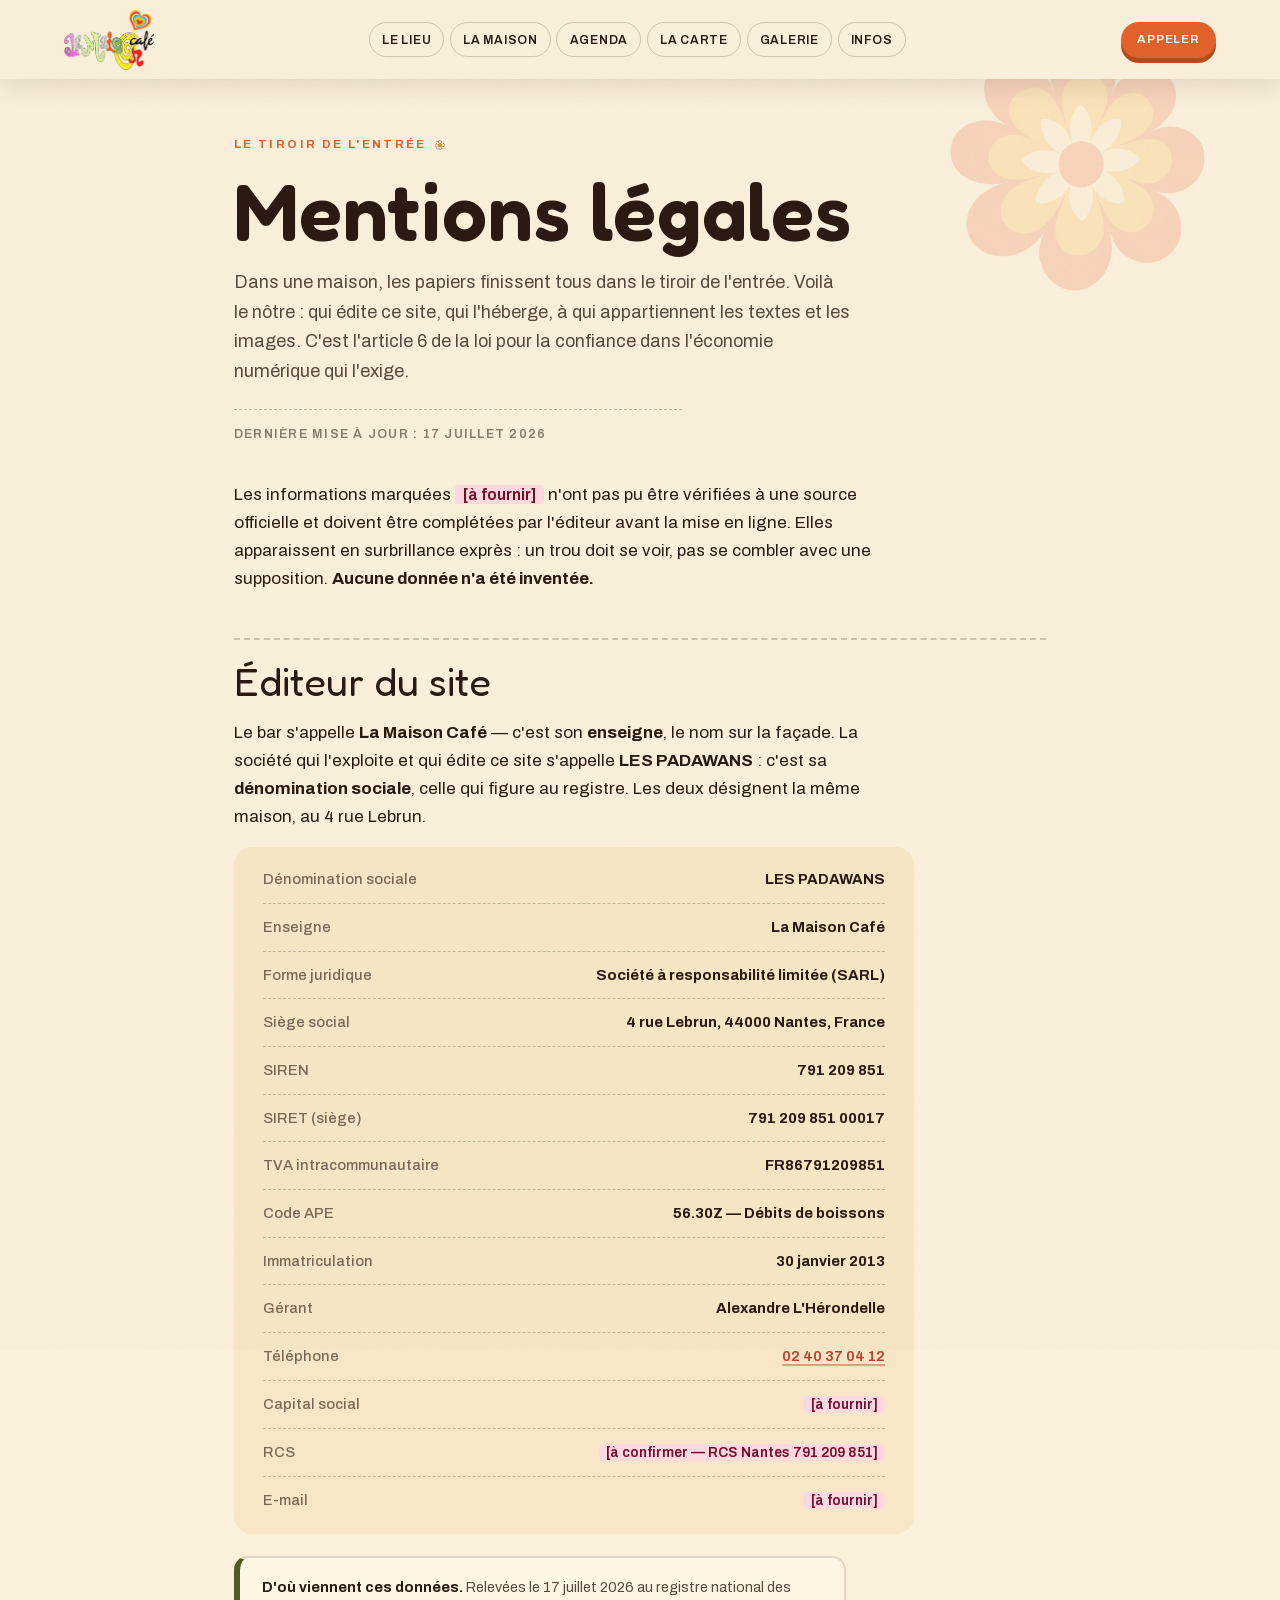
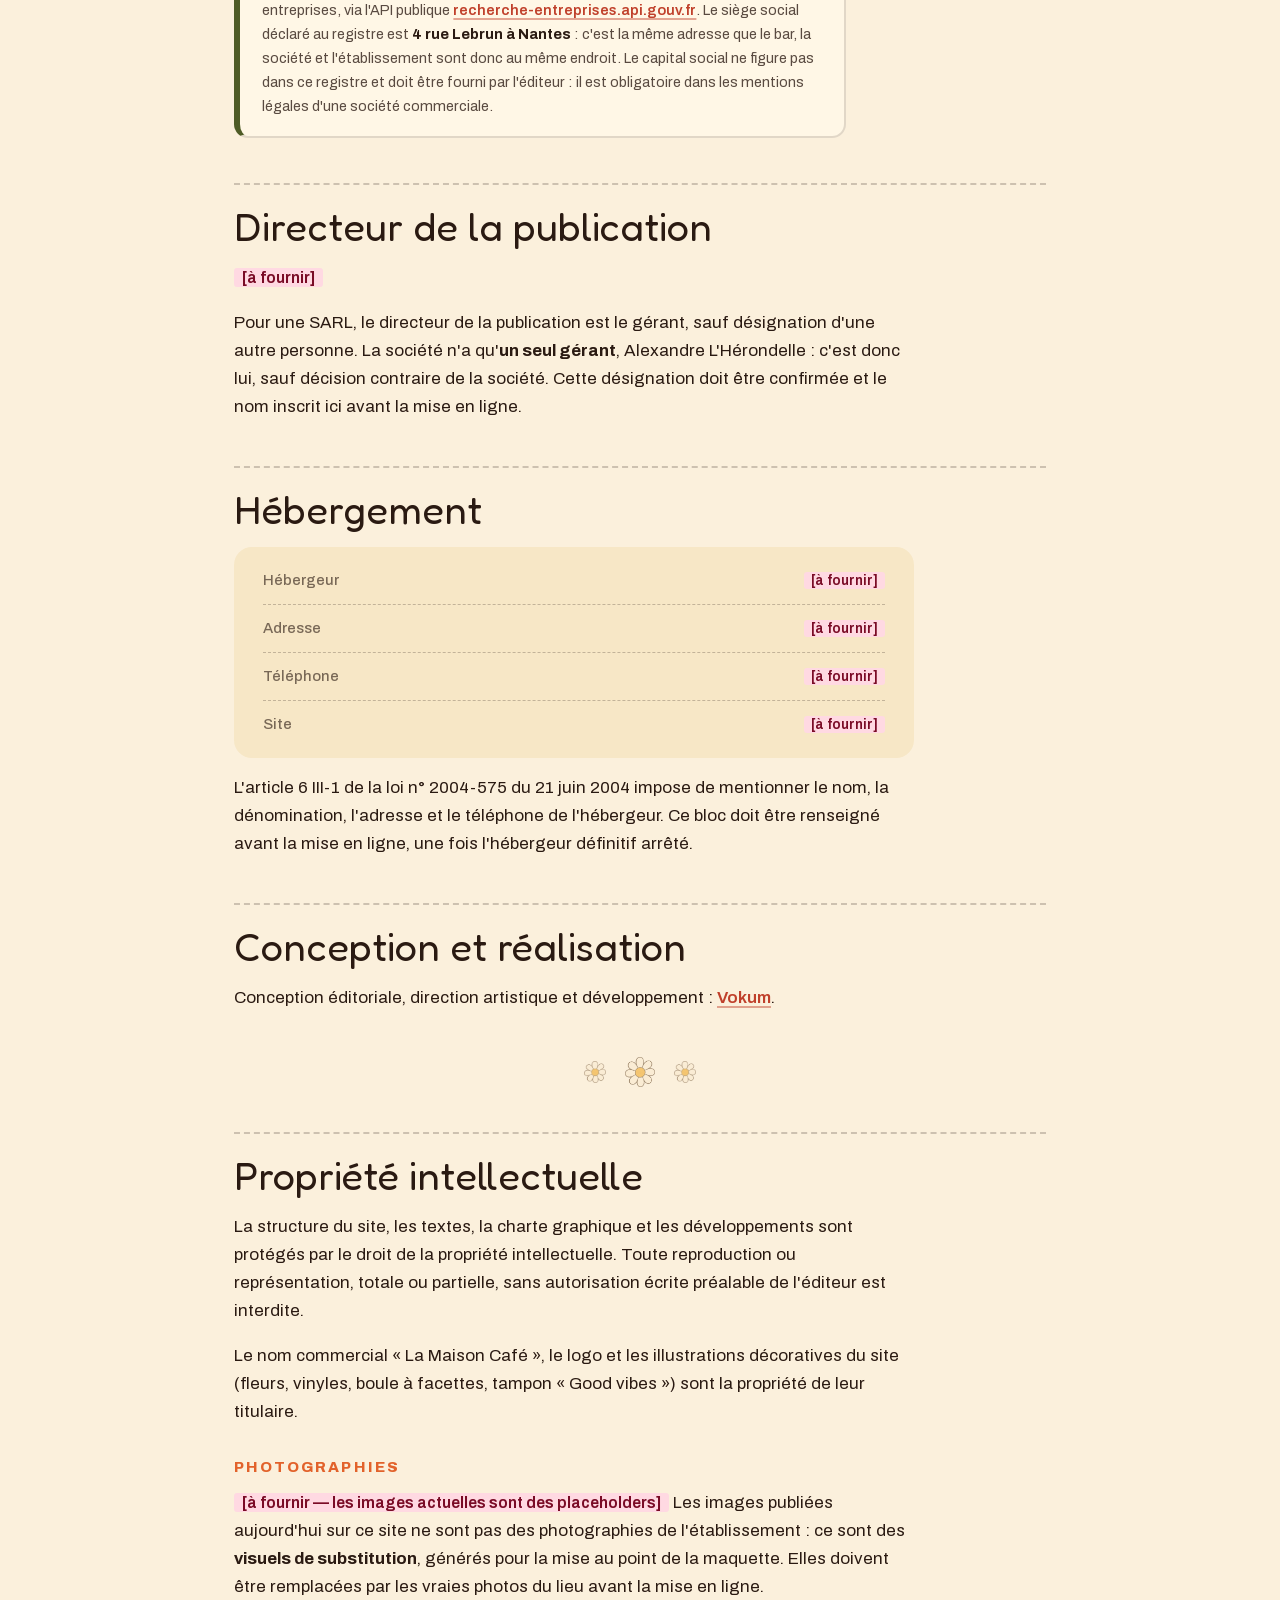
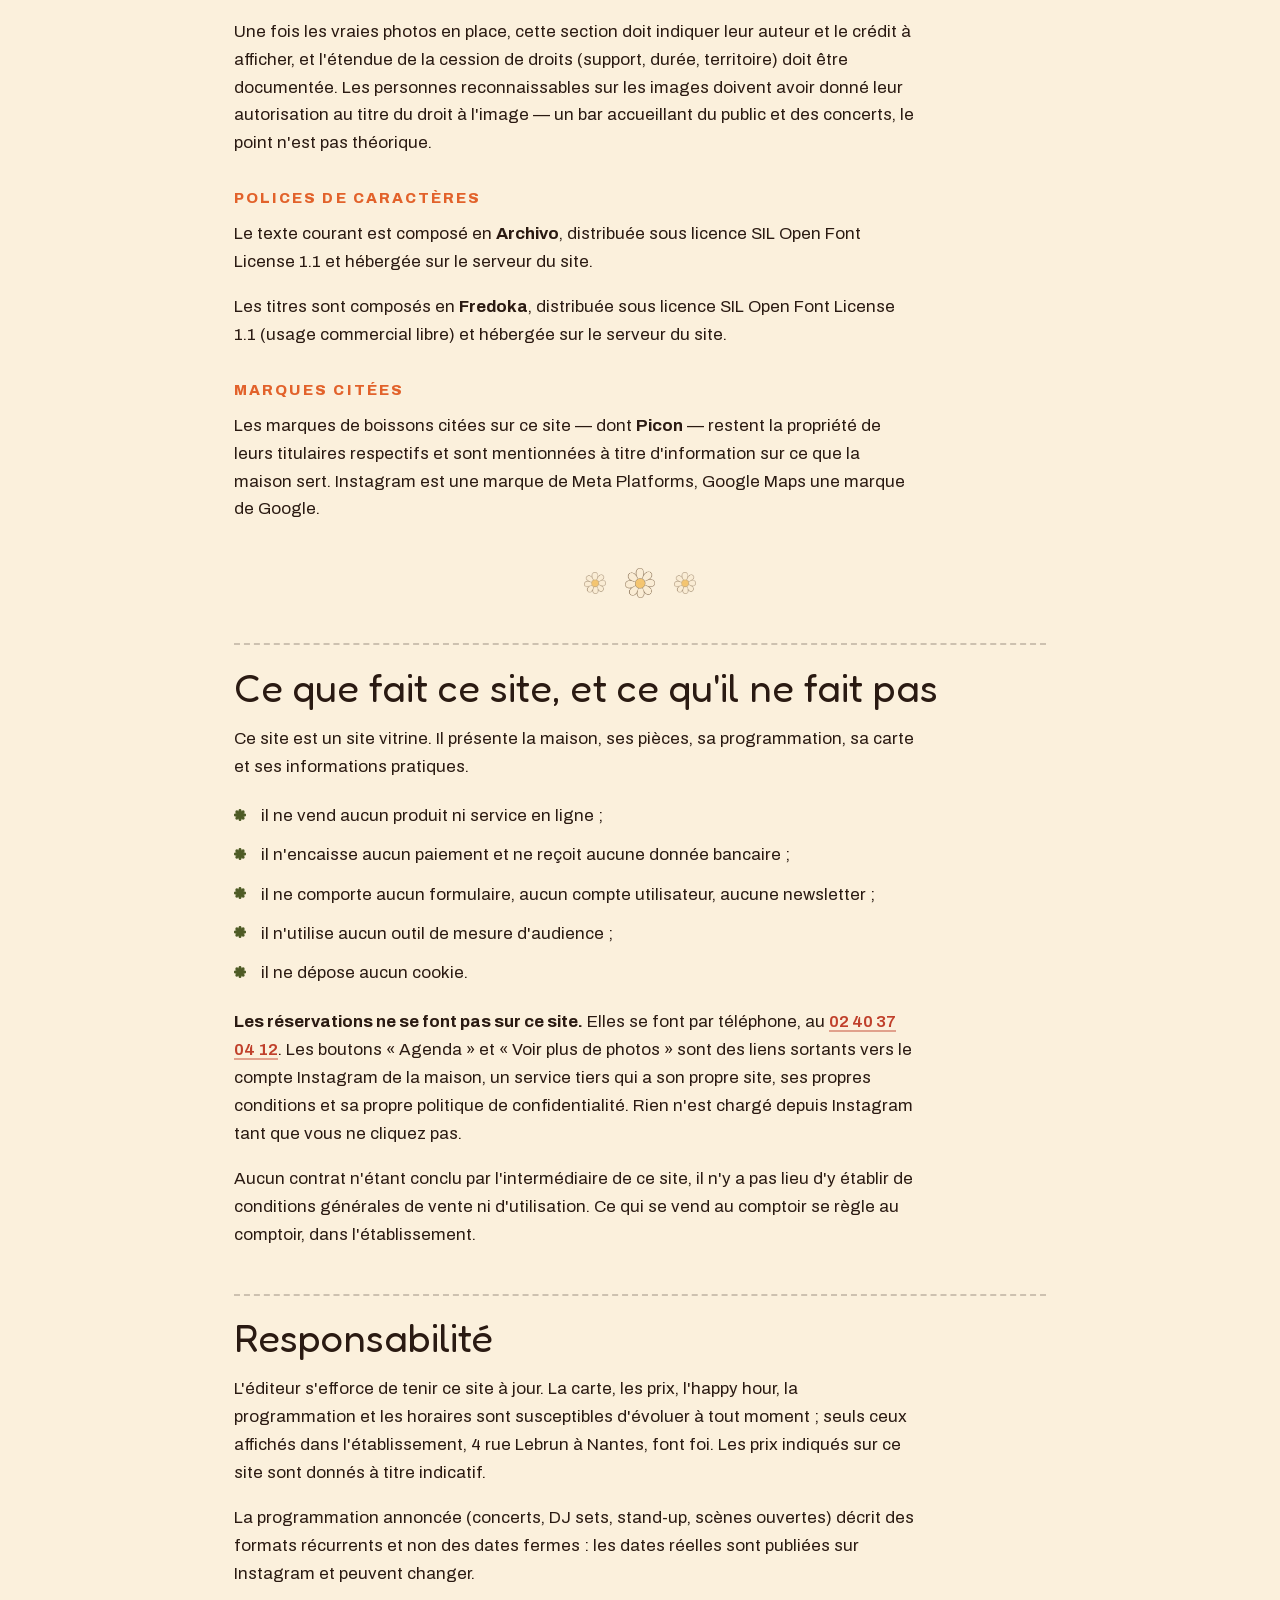
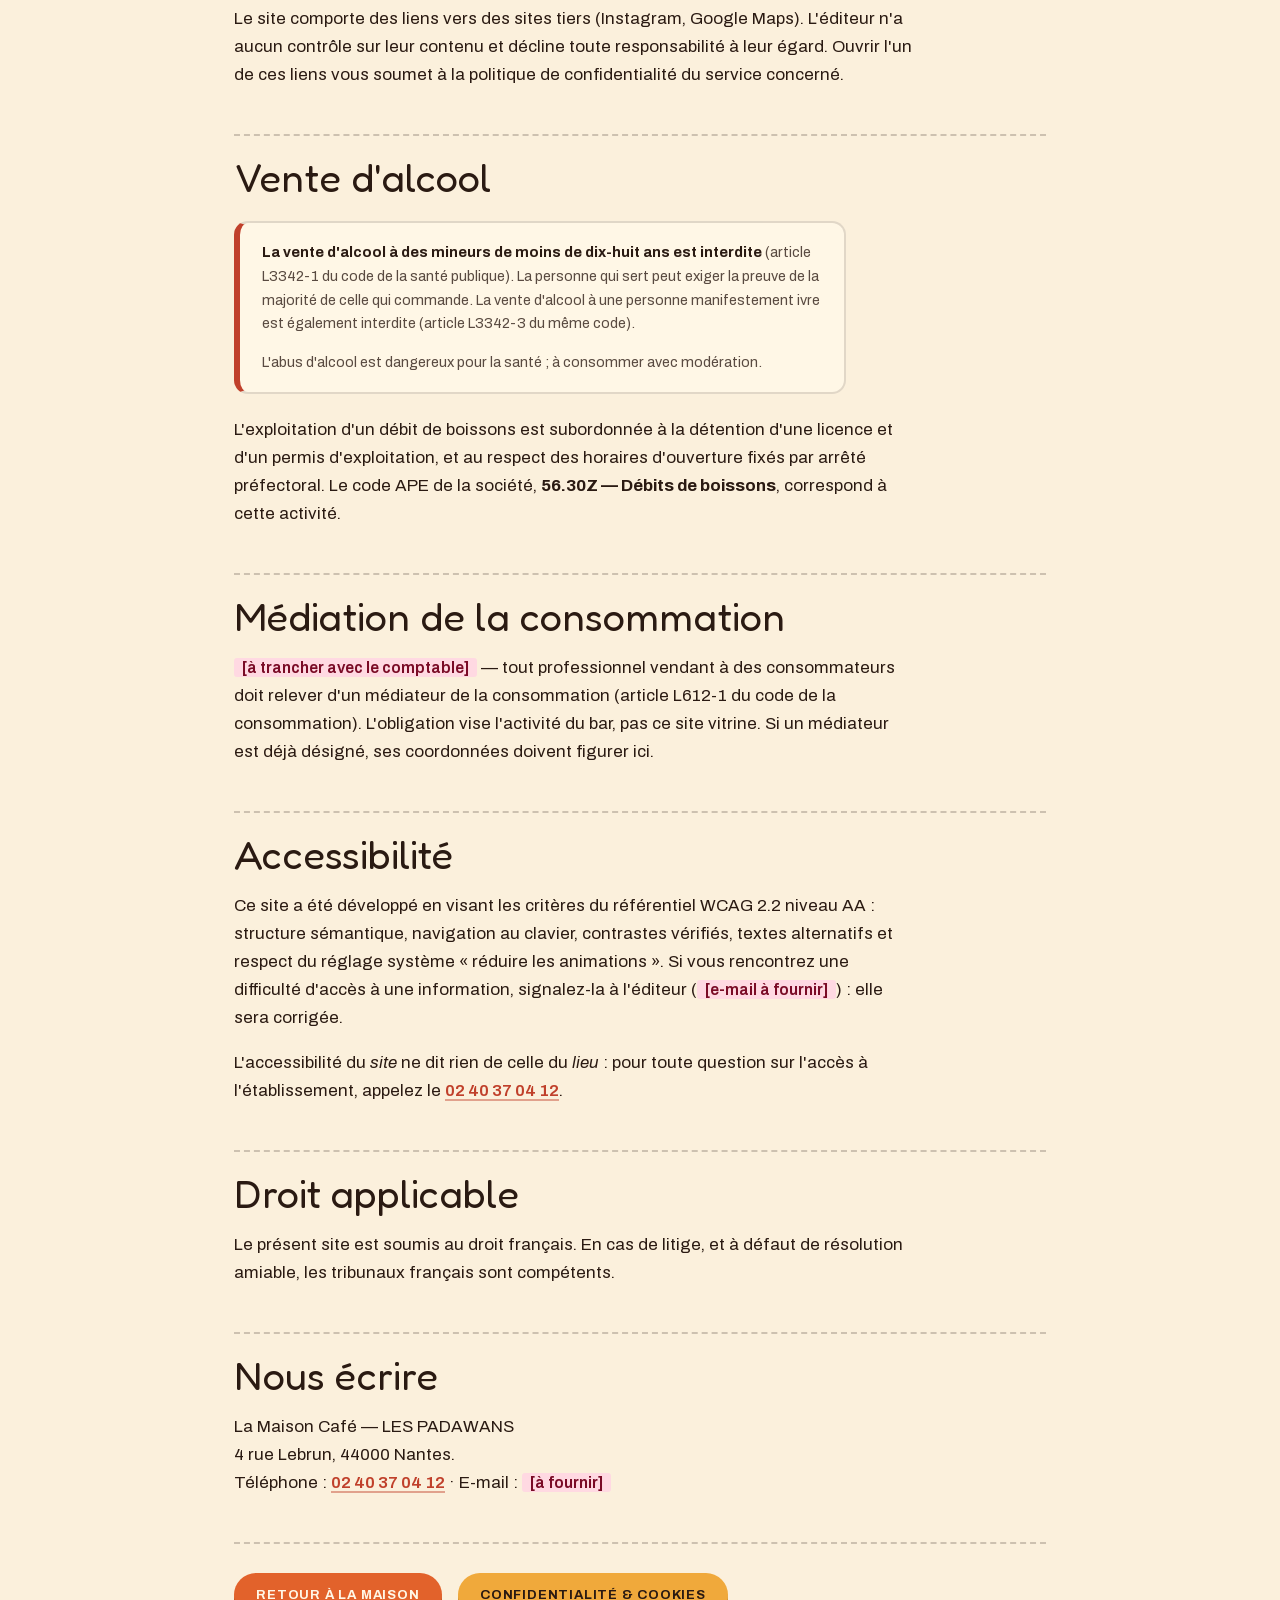
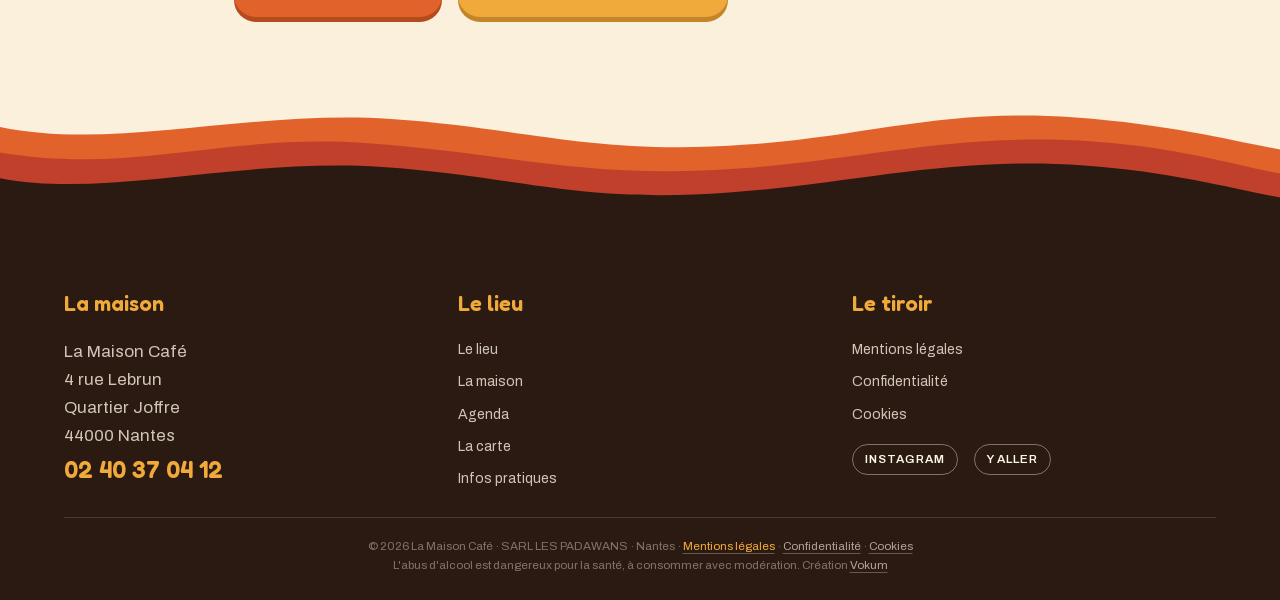
==== commit 20f484d5: "Remplace Cornery (licence démo) par Fredoka (OFL, libre commercial) - Cornery = version "Demo for Pe" ====
--- a/mentions-legales.html
+++ b/mentions-legales.html
@@ -166,12 +166,8 @@
       SIL Open Font License 1.1 et hébergée sur le serveur du site.
     </p>
     <p>
-      Les titres sont composés en <strong>Cornery</strong>.
-      <span class="manque">[licence à régler — version « démo, usage personnel »]</span>
-      Le fichier utilisé est une version de démonstration réservée à l'usage personnel.
-      Un site d'établissement est un usage commercial : la licence doit être achetée, ou la
-      police remplacée, avant la mise en ligne. Voir le détail dans le
-      <code>LEGAL-TODO.md</code> du projet.
+      Les titres sont composés en <strong>Fredoka</strong>, distribuée sous licence
+      SIL Open Font License 1.1 (usage commercial libre) et hébergée sur le serveur du site.
     </p>
 
     <h3>Marques citées</h3>
--- a/styles.css
+++ b/styles.css
@@ -1,14 +1,26 @@
 /* ══════════════════════════════════════════════════════════════
    LA MAISON CAFÉ — Nantes
    DA groovy 70's : crème, orange brûlé, moutarde, olive.
-   Typo display : Cornery. Photos en blobs, vagues, fleurs.
+   Typo display : Fredoka (arrondi groovy, OFL). Photos en blobs, vagues, fleurs.
    ══════════════════════════════════════════════════════════════ */
 
+/* ── Fredoka, auto-hébergée ──
+   Remplace Cornery (police payante) le 17 juillet 2026.
+   Fredoka : display arrondi groovy, SIL Open Font License 1.1, usage
+   commercial libre. Rapatriée de Google Fonts, servie depuis ce serveur
+   (l'IP du visiteur ne part plus chez Google). Latin = police variable :
+   une seule requête couvre 400 → 700. */
 @font-face{
-  font-family:"Cornery";
-  src:url("assets/fonts/cornery.otf") format("opentype"),
-      url("assets/fonts/cornery.ttf") format("truetype");
-  font-weight:400; font-style:normal; font-display:swap;
+  font-family:"Fredoka";
+  src:url("assets/fonts/fredoka-latin.woff2") format("woff2");
+  font-weight:400 700; font-style:normal; font-display:swap;
+  unicode-range:U+0000-00FF,U+0131,U+0152-0153,U+02BB-02BC,U+02C6,U+02DA,U+02DC,U+0304,U+0308,U+0329,U+2000-206F,U+20AC,U+2122,U+2191,U+2193,U+2212,U+2215,U+FEFF,U+FFFD;
+}
+@font-face{
+  font-family:"Fredoka";
+  src:url("assets/fonts/fredoka-latin-ext.woff2") format("woff2");
+  font-weight:400 700; font-style:normal; font-display:swap;
+  unicode-range:U+0100-02BA,U+02BD-02C5,U+02C7-02CC,U+02CE-02D7,U+02DD-02FF,U+0304,U+0308,U+0329,U+1D00-1DBF,U+1E00-1E9F,U+1EF2-1EFF,U+2020,U+20A0-20AB,U+20AD-20C0,U+2113,U+2C60-2C7F,U+A720-A7FF;
 }
 
 /* ── Archivo, auto-hébergée ──
@@ -56,7 +68,7 @@
   --brun-2:     #3D291C;
   --nuit:       #221610;
 
-  --d: "Cornery", Georgia, serif;   /* display groovy */
+  --d: "Fredoka", system-ui, sans-serif;   /* display groovy arrondi */
   --c: "Archivo", system-ui, sans-serif;
 
   --ease: cubic-bezier(.16,.84,.28,1);
@@ -232,6 +244,12 @@
 @keyframes parait{ to{ opacity:1; } }
 
 /* ══════════ TYPO ══════════ */
+/* Fredoka en display : poids 600 pour garder la présence groovy de l'ancien
+   Cornery (single-weight). .legal h2 garde son 400 défini plus bas. */
+.titre-sec,.hero__titre,.signature,.tampon__coeur,.aff__nom,.prix i,
+.hh__h,.bandeau__mot,.bloc h3,.tel,.nav__liens a,.legal-titre{
+  font-weight:600;
+}
 .titre-sec{
   font-family:var(--d);
   font-size:clamp(2rem,4.4vw,3.4rem);
